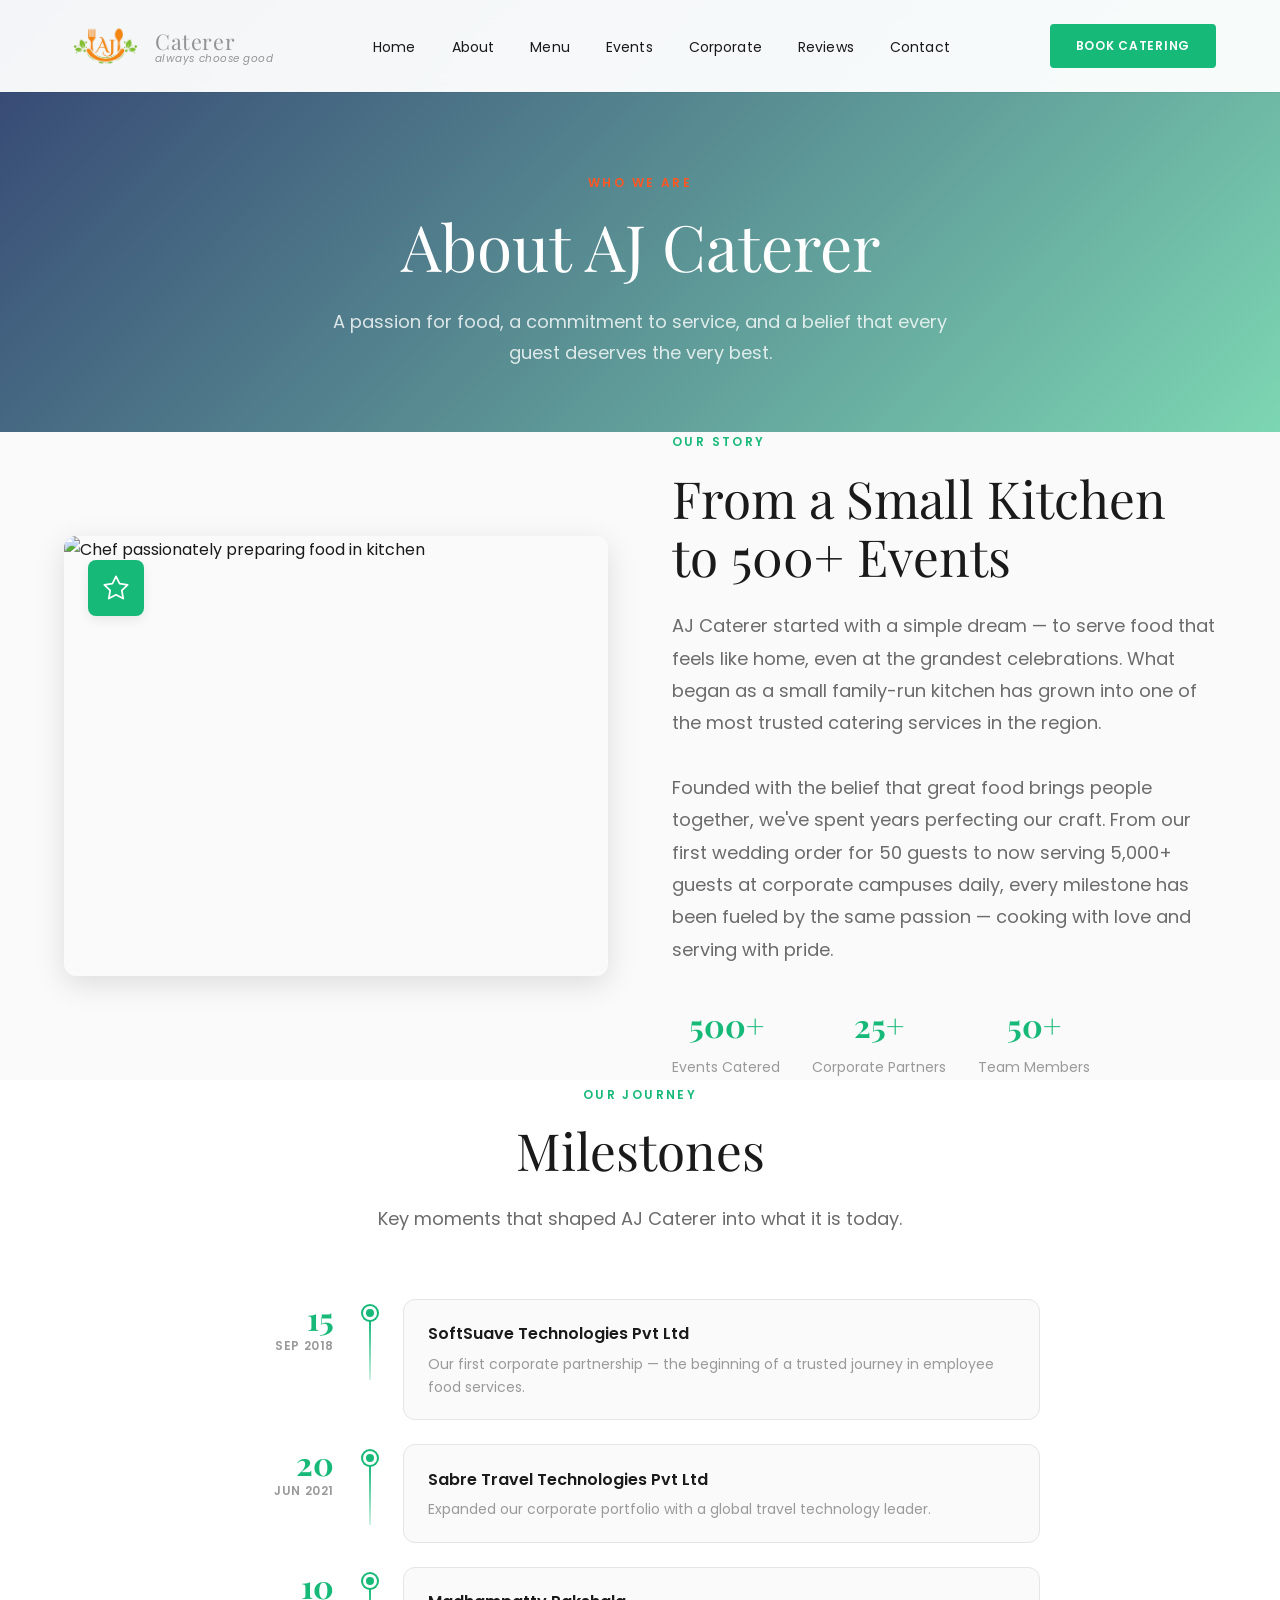
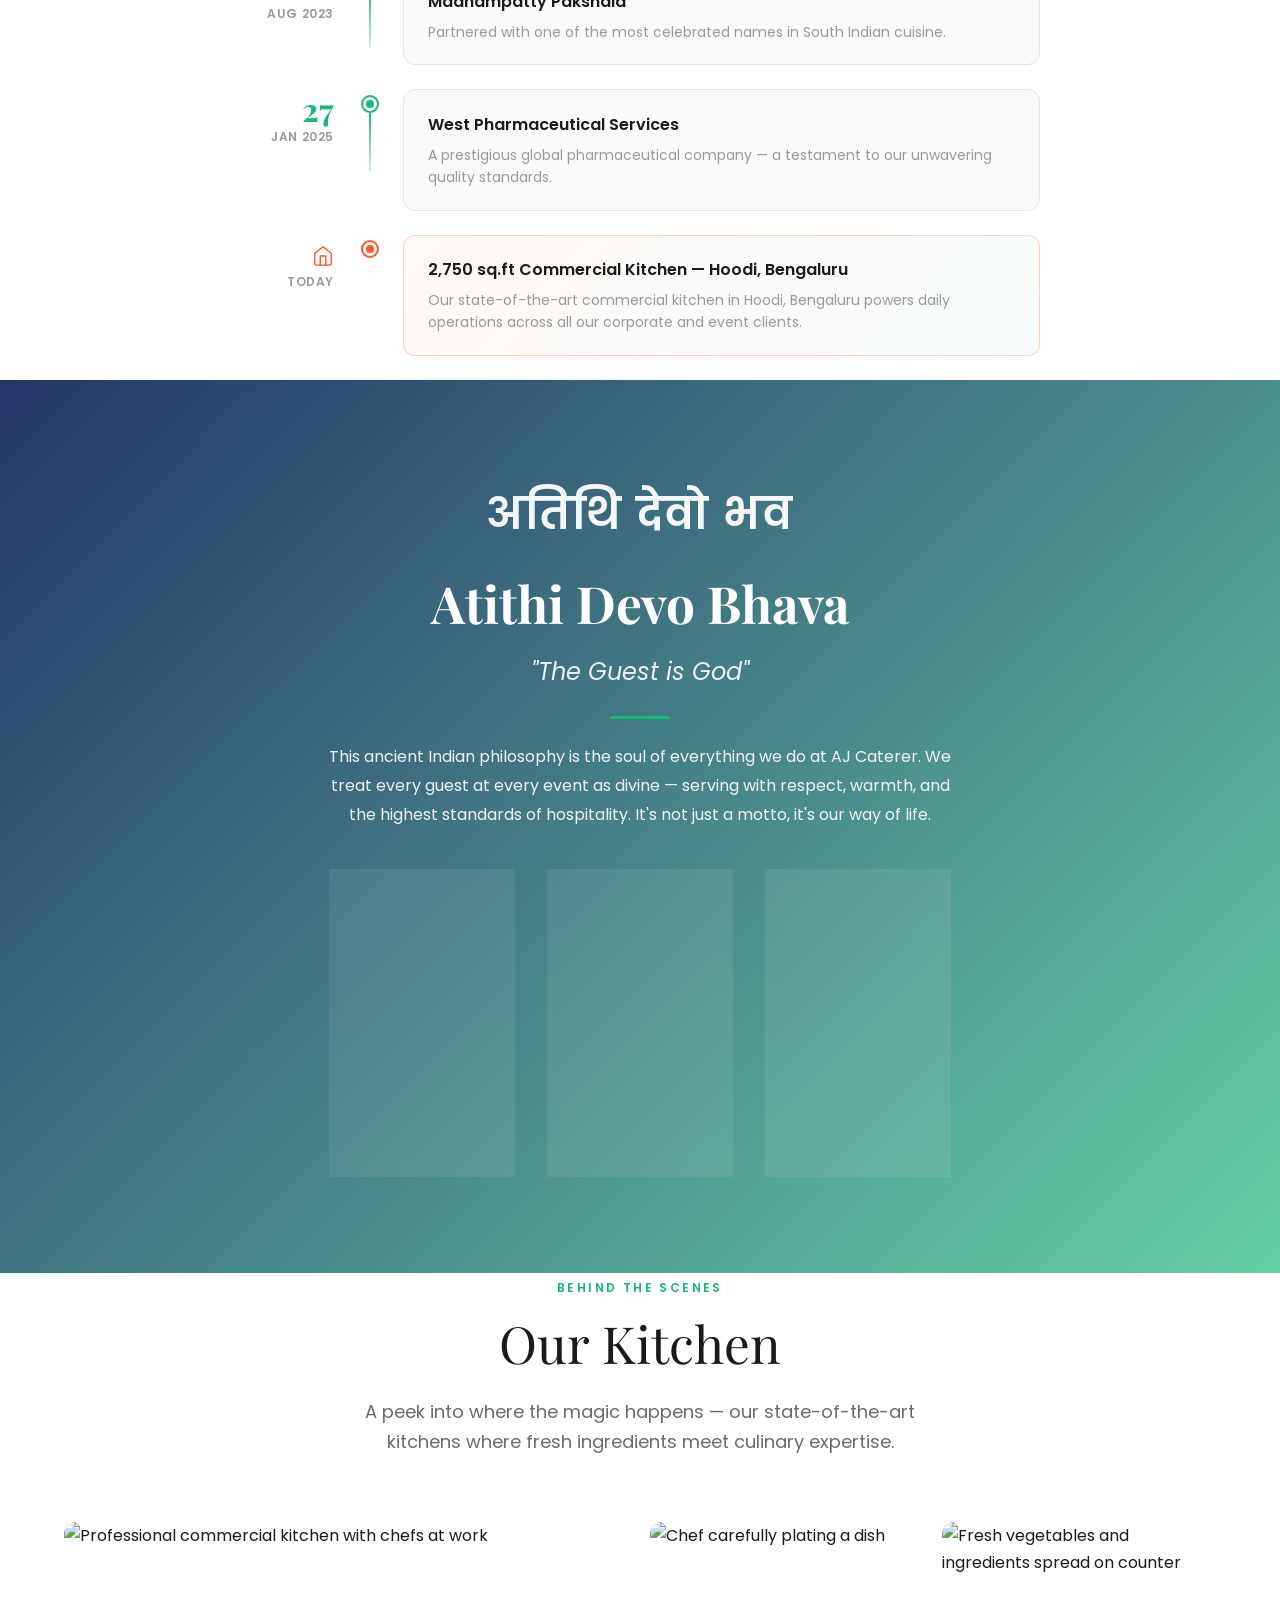
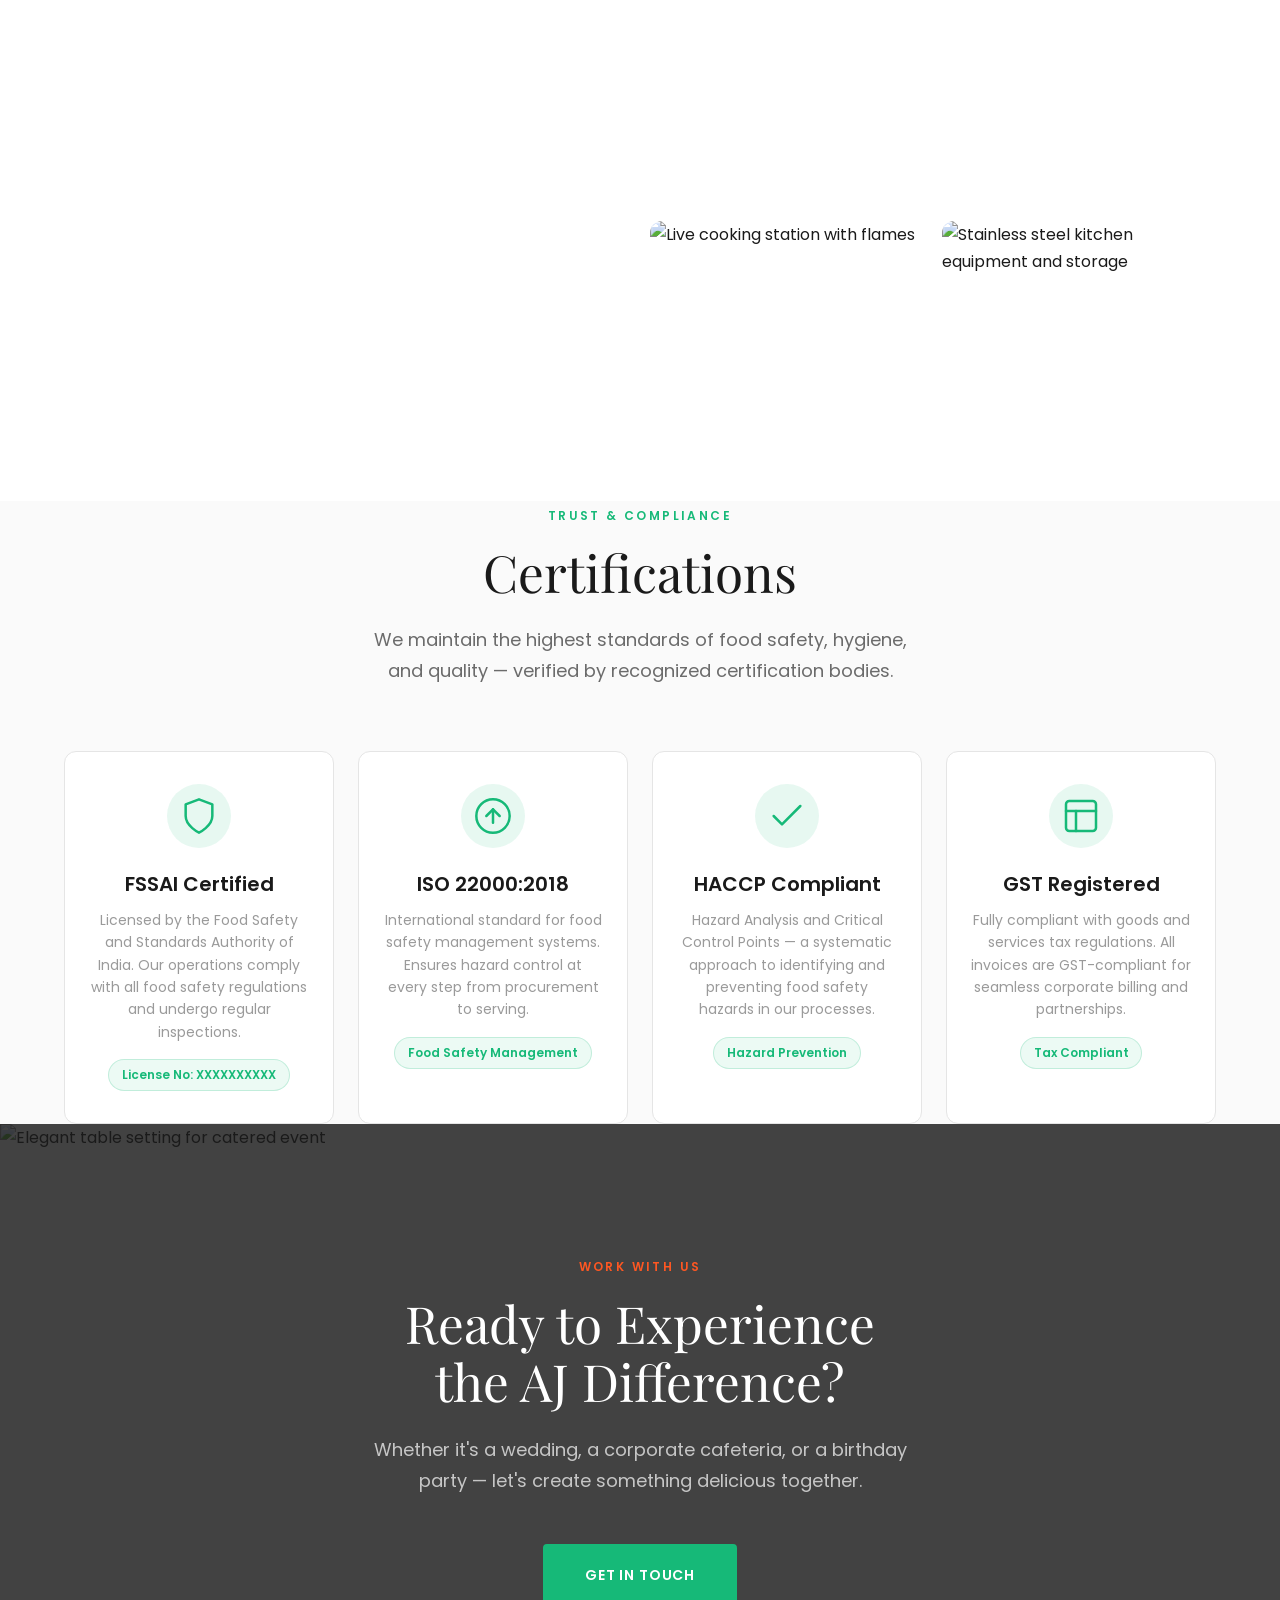
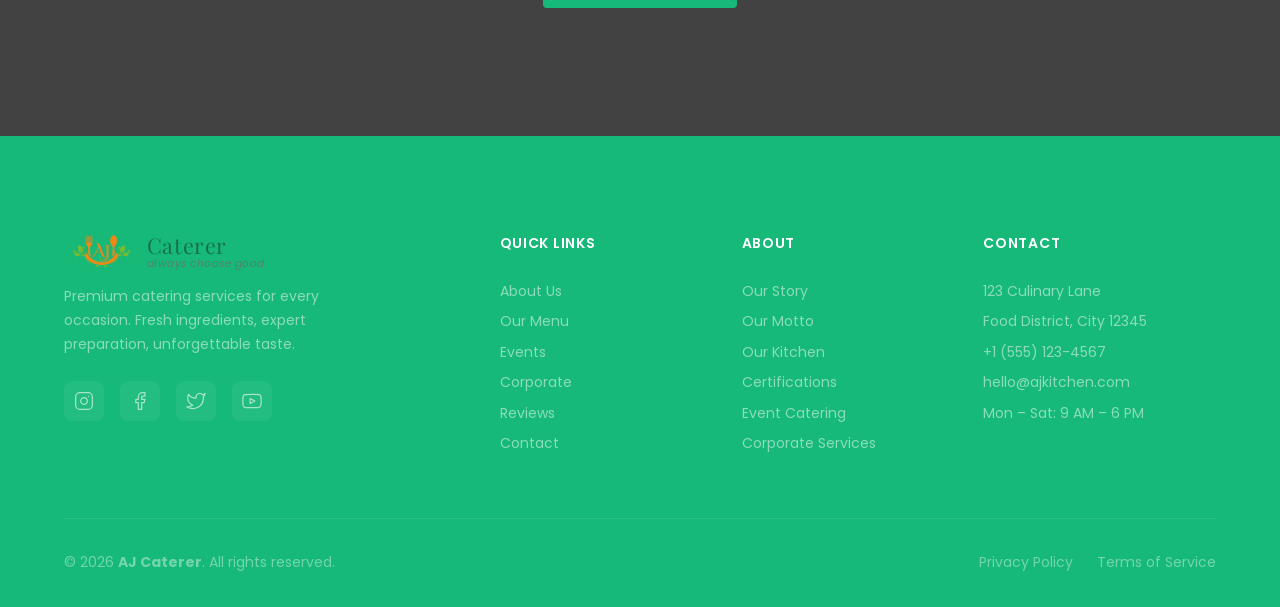
==== about.html @ 5ed24c78 "Added about page" ====
<!DOCTYPE html>
<html lang="en">
<head>
  <meta charset="UTF-8">
  <meta name="viewport" content="width=device-width, initial-scale=1.0">
  <meta name="description" content="About AJ Caterer — Our story, our motto 'Atithi Devo Bhava', our kitchen, and our certifications. Learn what drives our passion for exceptional catering.">
  <title>About Us — AJ Caterer | Our Story, Kitchen & Certifications</title>

  <!-- Preconnect for performance -->
  <link rel="preconnect" href="https://fonts.googleapis.com">
  <link rel="preconnect" href="https://fonts.gstatic.com" crossorigin>

  <!-- Typography -->
  <link href="https://fonts.googleapis.com/css2?family=Poppins:wght@300;400;500;600;700&family=Playfair+Display:wght@400;500;600;700&display=swap" rel="stylesheet">

  <link rel="stylesheet" href="css/style.css">
</head>
<body>

  <!-- ════════════════════════════════════════════
       NAVIGATION
  ════════════════════════════════════════════ -->
  <header class="site-header" id="site-header" role="banner">
    <div class="container header-inner">
      <a href="index.html" class="logo" aria-label="AJ Caterer Home">
        <img src="files/images/logo/aj_catering_logo-preview.png" alt="AJ Caterer Logo" class="logo-image">
        <div class="logo-content">
          <span class="logo-text"><span class="logo-accent">Caterer</span></span>
          <span class="logo-tagline">Always choose good</span>
        </div>
      </a>

      <nav class="main-nav" id="main-nav" role="navigation" aria-label="Main navigation">
        <ul class="nav-list">
          <li><a href="index.html" class="nav-link">Home</a></li>
          <li><a href="about.html" class="nav-link active">About</a></li>
          <li><a href="index.html#menu" class="nav-link">Menu</a></li>
          <li><a href="events.html" class="nav-link">Events</a></li>
          <li><a href="corporate.html" class="nav-link">Corporate</a></li>
          <li><a href="index.html#testimonials" class="nav-link">Reviews</a></li>
          <li><a href="index.html#contact" class="nav-link">Contact</a></li>
        </ul>
      </nav>

      <a href="index.html#contact" class="btn btn-primary header-cta">Book Catering</a>

      <button class="menu-toggle" id="menu-toggle" aria-label="Toggle navigation menu" aria-expanded="false" aria-controls="main-nav">
        <span class="hamburger-line"></span>
        <span class="hamburger-line"></span>
        <span class="hamburger-line"></span>
      </button>
    </div>
  </header>

  <main>
    <!-- ════════════════════════════════════════════
         PAGE HERO
    ════════════════════════════════════════════ -->
    <section class="page-hero page-hero--about">
      <div class="page-hero-overlay"></div>
      <div class="container page-hero-content">
        <span class="section-label section-label--light">Who We Are</span>
        <h1 class="page-hero-title">About AJ Caterer</h1>
        <p class="page-hero-subtitle">A passion for food, a commitment to service, and a belief that every guest deserves the very best.</p>
      </div>
    </section>


    <!-- ════════════════════════════════════════════
         1. OUR STORY
    ════════════════════════════════════════════ -->
    <section class="about-story" id="story">
      <div class="container">
        <div class="event-detail-grid reveal">
          <div class="event-detail-media">
            <img src="https://images.unsplash.com/photo-1556910103-1c02745aae4d?w=800&q=80&auto=format&fit=crop"
                 alt="Chef passionately preparing food in kitchen"
                 loading="lazy"
                 class="event-detail-img">
            <div class="event-badge">
              <svg width="28" height="28" viewBox="0 0 24 24" fill="none" stroke="currentColor" stroke-width="1.5" stroke-linecap="round" stroke-linejoin="round">
                <path d="M12 2l3.09 6.26L22 9.27l-5 4.87 1.18 6.88L12 17.77l-6.18 3.25L7 14.14 2 9.27l6.91-1.01L12 2z"/>
              </svg>
            </div>
          </div>
          <div class="event-detail-content">
            <span class="section-label">Our Story</span>
            <h2 class="section-title">From a Small Kitchen to 500+ Events</h2>
            <p class="section-text">AJ Caterer started with a simple dream — to serve food that feels like home, even at the grandest celebrations. What began as a small family-run kitchen has grown into one of the most trusted catering services in the region.</p>
            <p class="section-text">Founded with the belief that great food brings people together, we've spent years perfecting our craft. From our first wedding order for 50 guests to now serving 5,000+ guests at corporate campuses daily, every milestone has been fueled by the same passion — cooking with love and serving with pride.</p>
            <div class="about-story-highlights">
              <div class="story-highlight">
                <span class="story-highlight-number">500+</span>
                <span class="story-highlight-label">Events Catered</span>
              </div>
              <div class="story-highlight">
                <span class="story-highlight-number">25+</span>
                <span class="story-highlight-label">Corporate Partners</span>
              </div>
              <div class="story-highlight">
                <span class="story-highlight-number">50+</span>
                <span class="story-highlight-label">Team Members</span>
              </div>
            </div>
          </div>
        </div>
      </div>
    </section>


    <!-- ════════════════════════════════════════════
         MILESTONES
    ════════════════════════════════════════════ -->
    <section class="about-milestones" id="milestones">
      <div class="container">
        <div class="section-header reveal">
          <span class="section-label">Our Journey</span>
          <h2 class="section-title">Milestones</h2>
          <p class="section-subtitle">Key moments that shaped AJ Caterer into what it is today.</p>
        </div>

        <div class="milestones-timeline reveal">
          <div class="milestone-item">
            <div class="milestone-date">
              <span class="milestone-day">15</span>
              <span class="milestone-month">Sep 2018</span>
            </div>
            <div class="milestone-connector">
              <span class="milestone-dot"></span>
              <span class="milestone-line"></span>
            </div>
            <div class="milestone-content">
              <h3>SoftSuave Technologies Pvt Ltd</h3>
              <p>Our first corporate partnership — the beginning of a trusted journey in employee food services.</p>
            </div>
          </div>

          <div class="milestone-item">
            <div class="milestone-date">
              <span class="milestone-day">20</span>
              <span class="milestone-month">Jun 2021</span>
            </div>
            <div class="milestone-connector">
              <span class="milestone-dot"></span>
              <span class="milestone-line"></span>
            </div>
            <div class="milestone-content">
              <h3>Sabre Travel Technologies Pvt Ltd</h3>
              <p>Expanded our corporate portfolio with a global travel technology leader.</p>
            </div>
          </div>

          <div class="milestone-item">
            <div class="milestone-date">
              <span class="milestone-day">10</span>
              <span class="milestone-month">Aug 2023</span>
            </div>
            <div class="milestone-connector">
              <span class="milestone-dot"></span>
              <span class="milestone-line"></span>
            </div>
            <div class="milestone-content">
              <h3>Madhampatty Pakshala</h3>
              <p>Partnered with one of the most celebrated names in South Indian cuisine.</p>
            </div>
          </div>

          <div class="milestone-item">
            <div class="milestone-date">
              <span class="milestone-day">27</span>
              <span class="milestone-month">Jan 2025</span>
            </div>
            <div class="milestone-connector">
              <span class="milestone-dot"></span>
              <span class="milestone-line"></span>
            </div>
            <div class="milestone-content">
              <h3>West Pharmaceutical Services</h3>
              <p>A prestigious global pharmaceutical company — a testament to our unwavering quality standards.</p>
            </div>
          </div>

          <div class="milestone-item milestone-item--highlight">
            <div class="milestone-date">
              <span class="milestone-day"><svg width="22" height="22" viewBox="0 0 24 24" fill="none" stroke="currentColor" stroke-width="1.5" stroke-linecap="round" stroke-linejoin="round"><path d="M3 9l9-7 9 7v11a2 2 0 01-2 2H5a2 2 0 01-2-2z"/><polyline points="9 22 9 12 15 12 15 22"/></svg></span>
              <span class="milestone-month">Today</span>
            </div>
            <div class="milestone-connector">
              <span class="milestone-dot"></span>
            </div>
            <div class="milestone-content">
              <h3>2,750 sq.ft Commercial Kitchen — Hoodi, Bengaluru</h3>
              <p>Our state-of-the-art commercial kitchen in Hoodi, Bengaluru powers daily operations across all our corporate and event clients.</p>
            </div>
          </div>
        </div>
      </div>
    </section>


    <!-- ════════════════════════════════════════════
         2. OUR MOTTO — ATITHI DEVO BHAVA
    ════════════════════════════════════════════ -->
    <section class="about-motto" id="motto">
      <div class="about-motto-overlay"></div>
      <div class="container about-motto-content reveal">
        <div class="motto-sanskrit">
          <span class="motto-devanagari">अतिथि देवो भव</span>
        </div>
        <h2 class="motto-title">Atithi Devo Bhava</h2>
        <p class="motto-translate">"The Guest is God"</p>
        <div class="motto-divider"></div>
        <p class="motto-description">This ancient Indian philosophy is the soul of everything we do at AJ Caterer. We treat every guest at every event as divine — serving with respect, warmth, and the highest standards of hospitality. It's not just a motto, it's our way of life.</p>
        <div class="motto-pillars">
          <div class="motto-pillar">
            <div class="motto-pillar-icon">
              <svg width="28" height="28" viewBox="0 0 24 24" fill="none" stroke="currentColor" stroke-width="1.5" stroke-linecap="round" stroke-linejoin="round">
                <path d="M20.84 4.61a5.5 5.5 0 00-7.78 0L12 5.67l-1.06-1.06a5.5 5.5 0 00-7.78 7.78l1.06 1.06L12 21.23l7.78-7.78 1.06-1.06a5.5 5.5 0 000-7.78z"/>
              </svg>
            </div>
            <h4>Serve with Love</h4>
            <p>Every dish is prepared with genuine care and presented with warmth.</p>
          </div>
          <div class="motto-pillar">
            <div class="motto-pillar-icon">
              <svg width="28" height="28" viewBox="0 0 24 24" fill="none" stroke="currentColor" stroke-width="1.5" stroke-linecap="round" stroke-linejoin="round">
                <path d="M12 2l3.09 6.26L22 9.27l-5 4.87 1.18 6.88L12 17.77l-6.18 3.25L7 14.14 2 9.27l6.91-1.01L12 2z"/>
              </svg>
            </div>
            <h4>Quality First</h4>
            <p>No compromises on ingredients, hygiene, or taste — ever.</p>
          </div>
          <div class="motto-pillar">
            <div class="motto-pillar-icon">
              <svg width="28" height="28" viewBox="0 0 24 24" fill="none" stroke="currentColor" stroke-width="1.5" stroke-linecap="round" stroke-linejoin="round">
                <path d="M17 21v-2a4 4 0 00-4-4H5a4 4 0 00-4 4v2"/>
                <circle cx="9" cy="7" r="4"/>
                <path d="M23 21v-2a4 4 0 00-3-3.87"/>
                <path d="M16 3.13a4 4 0 010 7.75"/>
              </svg>
            </div>
            <h4>Respect Every Guest</h4>
            <p>From a 10-person dinner to a 5,000-guest wedding — everyone matters equally.</p>
          </div>
        </div>
      </div>
    </section>


    <!-- ════════════════════════════════════════════
         3. OUR KITCHEN
    ════════════════════════════════════════════ -->
    <section class="about-kitchen" id="kitchen">
      <div class="container">
        <div class="section-header reveal">
          <span class="section-label">Behind the Scenes</span>
          <h2 class="section-title">Our Kitchen</h2>
          <p class="section-subtitle">A peek into where the magic happens — our state-of-the-art kitchens where fresh ingredients meet culinary expertise.</p>
        </div>

        <div class="kitchen-gallery reveal">
          <div class="kitchen-gallery-item kitchen-gallery-item--large">
            <img src="https://images.unsplash.com/photo-1556909114-f6e7ad7d3136?w=800&q=80&auto=format&fit=crop"
                 alt="Professional commercial kitchen with chefs at work"
                 loading="lazy">
            <div class="kitchen-gallery-caption">
              <h4>Main Production Kitchen</h4>
              <p>Our FSSAI-certified central kitchen where large-scale meal preparation happens daily.</p>
            </div>
          </div>

          <div class="kitchen-gallery-item">
            <img src="https://images.unsplash.com/photo-1577219491135-ce391730fb2c?w=600&q=80&auto=format&fit=crop"
                 alt="Chef carefully plating a dish"
                 loading="lazy">
            <div class="kitchen-gallery-caption">
              <h4>Precision Plating</h4>
              <p>Every dish is plated with care and attention to detail.</p>
            </div>
          </div>

          <div class="kitchen-gallery-item">
            <img src="https://images.unsplash.com/photo-1507048331197-7d4ac70811cf?w=600&q=80&auto=format&fit=crop"
                 alt="Fresh vegetables and ingredients spread on counter"
                 loading="lazy">
            <div class="kitchen-gallery-caption">
              <h4>Farm-Fresh Ingredients</h4>
              <p>Locally sourced produce arrives fresh every morning.</p>
            </div>
          </div>

          <div class="kitchen-gallery-item">
            <img src="https://images.unsplash.com/photo-1600565193348-f74bd3c7ccdf?w=600&q=80&auto=format&fit=crop"
                 alt="Live cooking station with flames"
                 loading="lazy">
            <div class="kitchen-gallery-caption">
              <h4>Live Cooking Stations</h4>
              <p>Our signature live counters bring theatre to your event.</p>
            </div>
          </div>

          <div class="kitchen-gallery-item">
            <img src="https://images.unsplash.com/photo-1581299894007-aaa50297cf16?w=600&q=80&auto=format&fit=crop"
                 alt="Stainless steel kitchen equipment and storage"
                 loading="lazy">
            <div class="kitchen-gallery-caption">
              <h4>Hygienic Storage</h4>
              <p>Temperature-controlled storage ensures peak freshness and safety.</p>
            </div>
          </div>
        </div>
      </div>
    </section>


    <!-- ════════════════════════════════════════════
         4. CERTIFICATIONS & COMPLIANCE
    ════════════════════════════════════════════ -->
    <section class="about-certifications" id="certifications">
      <div class="container">
        <div class="section-header reveal">
          <span class="section-label">Trust & Compliance</span>
          <h2 class="section-title">Certifications</h2>
          <p class="section-subtitle">We maintain the highest standards of food safety, hygiene, and quality — verified by recognized certification bodies.</p>
        </div>

        <div class="certifications-grid reveal">
          <div class="certification-card">
            <div class="certification-icon">
              <svg width="40" height="40" viewBox="0 0 24 24" fill="none" stroke="currentColor" stroke-width="1.5" stroke-linecap="round" stroke-linejoin="round">
                <path d="M12 22s8-4 8-10V5l-8-3-8 3v7c0 6 8 10 8 10z"/>
              </svg>
            </div>
            <h3>FSSAI Certified</h3>
            <p>Licensed by the Food Safety and Standards Authority of India. Our operations comply with all food safety regulations and undergo regular inspections.</p>
            <span class="certification-badge">License No: XXXXXXXXXX</span>
          </div>

          <div class="certification-card">
            <div class="certification-icon">
              <svg width="40" height="40" viewBox="0 0 24 24" fill="none" stroke="currentColor" stroke-width="1.5" stroke-linecap="round" stroke-linejoin="round">
                <circle cx="12" cy="12" r="10"/>
                <polyline points="16 12 12 8 8 12"/>
                <line x1="12" y1="16" x2="12" y2="8"/>
              </svg>
            </div>
            <h3>ISO 22000:2018</h3>
            <p>International standard for food safety management systems. Ensures hazard control at every step from procurement to serving.</p>
            <span class="certification-badge">Food Safety Management</span>
          </div>

          <div class="certification-card">
            <div class="certification-icon">
              <svg width="40" height="40" viewBox="0 0 24 24" fill="none" stroke="currentColor" stroke-width="1.5" stroke-linecap="round" stroke-linejoin="round">
                <polyline points="20 6 9 17 4 12"/>
              </svg>
            </div>
            <h3>HACCP Compliant</h3>
            <p>Hazard Analysis and Critical Control Points — a systematic approach to identifying and preventing food safety hazards in our processes.</p>
            <span class="certification-badge">Hazard Prevention</span>
          </div>

          <div class="certification-card">
            <div class="certification-icon">
              <svg width="40" height="40" viewBox="0 0 24 24" fill="none" stroke="currentColor" stroke-width="1.5" stroke-linecap="round" stroke-linejoin="round">
                <rect x="3" y="3" width="18" height="18" rx="2" ry="2"/>
                <line x1="3" y1="9" x2="21" y2="9"/>
                <line x1="9" y1="21" x2="9" y2="9"/>
              </svg>
            </div>
            <h3>GST Registered</h3>
            <p>Fully compliant with goods and services tax regulations. All invoices are GST-compliant for seamless corporate billing and partnerships.</p>
            <span class="certification-badge">Tax Compliant</span>
          </div>
        </div>
      </div>
    </section>


    <!-- ════════════════════════════════════════════
         CTA
    ════════════════════════════════════════════ -->
    <section class="cta">
      <div class="cta-bg">
        <img src="https://images.unsplash.com/photo-1414235077428-338989a2e8c0?w=1920&q=80&auto=format&fit=crop"
             alt="Elegant table setting for catered event"
             loading="lazy">
        <div class="cta-overlay"></div>
      </div>
      <div class="container cta-content reveal">
        <span class="section-label section-label--light">Work With Us</span>
        <h2 class="cta-title">Ready to Experience<br>the AJ Difference?</h2>
        <p class="cta-text">Whether it's a wedding, a corporate cafeteria, or a birthday party — let's create something delicious together.</p>
        <a href="index.html#contact" class="btn btn-primary btn-lg">Get in Touch</a>
      </div>
    </section>
  </main>


  <!-- ════════════════════════════════════════════
       FOOTER
  ════════════════════════════════════════════ -->
  <footer class="site-footer" role="contentinfo">
    <div class="container">
      <div class="footer-grid">
        <div class="footer-brand">
          <a href="index.html" class="logo footer-logo" aria-label="AJ Caterer Home">
            <img src="files/images/logo/aj_catering_logo-preview.png" alt="AJ Caterer Logo" class="footer-logo-image">
            <div class="logo-content">
              <span class="logo-text"><span class="logo-accent">Caterer</span></span>
              <span class="logo-tagline">Always choose good</span>
            </div>
          </a>
          <p class="footer-tagline">Premium catering services for every occasion. Fresh ingredients, expert preparation, unforgettable taste.</p>
          <div class="footer-social">
            <a href="#" aria-label="Instagram" class="social-link">
              <svg width="20" height="20" viewBox="0 0 24 24" fill="none" stroke="currentColor" stroke-width="1.5" stroke-linecap="round" stroke-linejoin="round">
                <rect x="2" y="2" width="20" height="20" rx="5"/>
                <path d="M16 11.37A4 4 0 1112.63 8 4 4 0 0116 11.37z"/>
                <line x1="17.5" y1="6.5" x2="17.51" y2="6.5"/>
              </svg>
            </a>
            <a href="#" aria-label="Facebook" class="social-link">
              <svg width="20" height="20" viewBox="0 0 24 24" fill="none" stroke="currentColor" stroke-width="1.5" stroke-linecap="round" stroke-linejoin="round">
                <path d="M18 2h-3a5 5 0 00-5 5v3H7v4h3v8h4v-8h3l1-4h-4V7a1 1 0 011-1h3z"/>
              </svg>
            </a>
            <a href="#" aria-label="Twitter" class="social-link">
              <svg width="20" height="20" viewBox="0 0 24 24" fill="none" stroke="currentColor" stroke-width="1.5" stroke-linecap="round" stroke-linejoin="round">
                <path d="M23 3a10.9 10.9 0 01-3.14 1.53 4.48 4.48 0 00-7.86 3v1A10.66 10.66 0 013 4s-4 9 5 13a11.64 11.64 0 01-7 2c9 5 20 0 20-11.5a4.5 4.5 0 00-.08-.83A7.72 7.72 0 0023 3z"/>
              </svg>
            </a>
            <a href="#" aria-label="YouTube" class="social-link">
              <svg width="20" height="20" viewBox="0 0 24 24" fill="none" stroke="currentColor" stroke-width="1.5" stroke-linecap="round" stroke-linejoin="round">
                <path d="M22.54 6.42a2.78 2.78 0 00-1.94-2C18.88 4 12 4 12 4s-6.88 0-8.6.46a2.78 2.78 0 00-1.94 2A29.94 29.94 0 001 12a29.94 29.94 0 00.46 5.58 2.78 2.78 0 001.94 2C5.12 20 12 20 12 20s6.88 0 8.6-.46a2.78 2.78 0 001.94-2A29.94 29.94 0 0023 12a29.94 29.94 0 00-.46-5.58z"/>
                <polygon points="9.75 15.02 15.5 12 9.75 8.98 9.75 15.02"/>
              </svg>
            </a>
          </div>
        </div>

        <div class="footer-links">
          <h4>Quick Links</h4>
          <ul>
            <li><a href="about.html">About Us</a></li>
            <li><a href="index.html#menu">Our Menu</a></li>
            <li><a href="events.html">Events</a></li>
            <li><a href="corporate.html">Corporate</a></li>
            <li><a href="index.html#testimonials">Reviews</a></li>
            <li><a href="index.html#contact">Contact</a></li>
          </ul>
        </div>

        <div class="footer-links">
          <h4>About</h4>
          <ul>
            <li><a href="about.html#story">Our Story</a></li>
            <li><a href="about.html#motto">Our Motto</a></li>
            <li><a href="about.html#kitchen">Our Kitchen</a></li>
            <li><a href="about.html#certifications">Certifications</a></li>
            <li><a href="events.html">Event Catering</a></li>
            <li><a href="corporate.html">Corporate Services</a></li>
          </ul>
        </div>

        <div class="footer-links">
          <h4>Contact</h4>
          <ul>
            <li>123 Culinary Lane</li>
            <li>Food District, City 12345</li>
            <li><a href="tel:+15551234567">+1 (555) 123-4567</a></li>
            <li><a href="mailto:hello@ajkitchen.com">hello@ajkitchen.com</a></li>
            <li>Mon – Sat: 9 AM – 6 PM</li>
          </ul>
        </div>
      </div>

      <div class="footer-bottom">
        <p>&copy; 2026 <strong>AJ Caterer</strong>. All rights reserved.</p>
        <div class="footer-legal">
          <a href="#">Privacy Policy</a>
          <a href="#">Terms of Service</a>
        </div>
      </div>
    </div>
  </footer>

  <!-- Back to Top Button -->
  <button class="back-to-top" id="back-to-top" aria-label="Back to top">
    <svg width="20" height="20" viewBox="0 0 24 24" fill="none" stroke="currentColor" stroke-width="2.5" stroke-linecap="round" stroke-linejoin="round">
      <polyline points="18 15 12 9 6 15"/>
    </svg>
  </button>

  <script src="js/main.js"></script>
</body>
</html>
---- css/style.css ----
/* ═══════════════════════════════════════════════════════════════
   AJ KITCHEN — Design System & Styles
   Premium Catering Service Website
   ═══════════════════════════════════════════════════════════════ */

/* ─── DESIGN TOKENS ─────────────────────────────────────────── */
:root {
  /* Colors — Fresh & Vibrant Food Theme */
  --color-primary:       #16B978;       /* Fresh Green (Main Brand Color) */
  --color-primary-dark:  #12A06B;       /* Deep Green (Hover State) */
  --color-primary-light: #4CD69A;       /* Light Green (Accents) */
  --color-secondary:     #fe5722;       /* Vibrant Orange (Secondary Brand) */
  --color-secondary-dark:#e34e1f;       /* Deep Orange (Hover State) */
  --color-secondary-light:#ff7849;      /* Light Orange (Accents) */
  --color-accent:        #081B54;       /* Deep Navy Blue (Text Only) */
  --color-accent-light:  #0D2844;       /* Dark Blue Gray (Text Only) */

  --color-bg:            #FAFAFA;       /* Light Gray White */
  --color-bg-alt:        #F5F7FA;       /* Subtle Blue-Gray */
  --color-surface:       #FFFFFF;       /* Pure White */
  --color-surface-dark:  #16B978;       /* Fresh Green (matches primary) */

  --color-text:          #1A1A1A;       /* Primary text */
  --color-text-secondary:#6B6B6B;       /* Muted text */
  --color-text-light:    #FFFFFF;       /* Light text */
  --color-text-muted:    #9A9A9A;       /* Subtle text */

  --color-border:        #E5E5E5;       /* Neutral border */
  --color-border-light:  #F0F0F0;       /* Lighter border */

  /* Typography */
  --font-heading:  'Playfair Display', 'Georgia', serif;
  --font-body:     'Poppins', -apple-system, BlinkMacSystemFont, 'Segoe UI', sans-serif;

  /* Type Scale — Fluid with clamp */
  --text-xs:    0.75rem;                /* 12px */
  --text-sm:    0.875rem;               /* 14px */
  --text-base:  1rem;                   /* 16px */
  --text-md:    1.125rem;               /* 18px */
  --text-lg:    1.25rem;                /* 20px */
  --text-xl:    clamp(1.25rem, 2vw, 1.5rem);
  --text-2xl:   clamp(1.5rem, 2.5vw, 2rem);
  --text-3xl:   clamp(1.875rem, 3vw, 2.5rem);
  --text-4xl:   clamp(2.25rem, 4vw, 3.5rem);
  --text-5xl:   clamp(2.75rem, 5vw, 4.5rem);

  /* Spacing */
  --space-xs:   4px;
  --space-sm:   8px;
  --space-md:   16px;
  --space-lg:   24px;
  --space-xl:   32px;
  --space-2xl:  48px;
  --space-3xl:  64px;
  --space-4xl:  96px;
  --space-5xl:  128px;

  /* Layout */
  --container-max:  1280px;
  --container-pad:  clamp(20px, 5vw, 80px);
  --section-pad:    clamp(64px, 10vw, 128px);

  /* Radius */
  --radius-sm:   4px;
  --radius-md:   8px;
  --radius-lg:   12px;
  --radius-xl:   16px;
  --radius-full: 9999px;

  /* Shadows */
  --shadow-sm:   0 1px 3px rgba(0,0,0,0.06);
  --shadow-md:   0 4px 12px rgba(0,0,0,0.08);
  --shadow-lg:   0 8px 30px rgba(0,0,0,0.12);
  --shadow-xl:   0 20px 50px rgba(0,0,0,0.15);

  /* Transitions */
  --ease-out:    cubic-bezier(0.16, 1, 0.3, 1);
  --ease-in-out: cubic-bezier(0.76, 0, 0.24, 1);
  --duration-fast:  200ms;
  --duration-base:  400ms;
  --duration-slow:  700ms;

  /* Z-index scale */
  --z-header: 1000;
  --z-overlay: 900;
  --z-dropdown: 800;
}


/* ─── RESET & BASE ──────────────────────────────────────────── */
*,
*::before,
*::after {
  margin: 0;
  padding: 0;
  box-sizing: border-box;
}

html {
  scroll-behavior: smooth;
  scroll-padding-top: 80px;
  -webkit-font-smoothing: antialiased;
  -moz-osx-font-smoothing: grayscale;
}

body {
  font-family: var(--font-body);
  font-size: var(--text-base);
  line-height: 1.7;
  color: var(--color-text);
  background-color: var(--color-bg);
  overflow-x: hidden;
}

img {
  display: block;
  max-width: 100%;
  height: auto;
}

a {
  color: inherit;
  text-decoration: none;
  transition: color var(--duration-fast) ease;
}

ul, ol {
  list-style: none;
}

::selection {
  background: var(--color-primary);
  color: var(--color-surface);
}

:focus-visible {
  outline: 2px solid var(--color-primary);
  outline-offset: 3px;
}


/* ─── UTILITY ───────────────────────────────────────────────── */
.container {
  width: 100%;
  max-width: var(--container-max);
  margin-inline: auto;
  padding-inline: var(--container-pad);
}

.section-label {
  display: inline-block;
  font-family: var(--font-body);
  font-size: var(--text-xs);
  font-weight: 600;
  letter-spacing: 0.2em;
  text-transform: uppercase;
  color: var(--color-primary);
  margin-bottom: var(--space-md);
}

.section-label--light {
  color: var(--color-secondary);
}

.section-title {
  font-family: var(--font-heading);
  font-size: var(--text-4xl);
  font-weight: 400;
  line-height: 1.15;
  color: var(--color-text);
  margin-bottom: var(--space-lg);
}

.section-subtitle {
  font-size: var(--text-md);
  color: var(--color-text-secondary);
  max-width: 560px;
  margin-inline: auto;
}

.section-header {
  text-align: center;
  margin-bottom: var(--space-3xl);
}

.section-text {
  font-size: var(--text-md);
  color: var(--color-text-secondary);
  line-height: 1.8;
  margin-bottom: var(--space-xl);
}


/* ─── BUTTONS ───────────────────────────────────────────────── */
.btn {
  display: inline-flex;
  align-items: center;
  justify-content: center;
  gap: var(--space-sm);
  font-family: var(--font-body);
  font-size: var(--text-sm);
  font-weight: 600;
  letter-spacing: 0.06em;
  text-transform: uppercase;
  padding: 14px 32px;
  border: 2px solid transparent;
  border-radius: var(--radius-sm);
  cursor: pointer;
  transition: all var(--duration-base) var(--ease-out);
  white-space: nowrap;
}

.btn-primary {
  background: var(--color-primary);
  color: var(--color-surface);
  border-color: var(--color-primary);
}

.btn-primary:hover {
  background: var(--color-primary-dark);
  border-color: var(--color-primary-dark);
  transform: translateY(-2px);
  box-shadow: var(--shadow-md);
}

.btn-outline {
  background: transparent;
  color: var(--color-secondary);
  border-color: var(--color-secondary);
}

.btn-outline:hover {
  background: var(--color-secondary);
  color: var(--color-surface);
  border-color: var(--color-secondary);
  transform: translateY(-2px);
}

.btn-lg {
  padding: 18px 40px;
  font-size: var(--text-sm);
}

.btn-block {
  width: 100%;
}


/* ─── HEADER / NAVIGATION ───────────────────────────────────── */
.site-header {
  position: fixed;
  top: 0;
  left: 0;
  right: 0;
  z-index: var(--z-header);
  padding: var(--space-lg) 0;
  background: rgba(255, 255, 255, 0.95);
  backdrop-filter: blur(12px);
  -webkit-backdrop-filter: blur(12px);
  box-shadow: 0 1px 0 rgba(0, 0, 0, 0.05);
  transition: all var(--duration-base) var(--ease-out);
}

.site-header.scrolled {
  background: var(--color-primary);
  padding: var(--space-md) 0;
  box-shadow: 0 2px 8px rgba(0, 0, 0, 0.1);
}

.header-inner {
  display: flex;
  align-items: center;
  justify-content: space-between;
  gap: var(--space-xl);
}

/* Logo */
.logo {
  display: flex;
  align-items: center;
  gap: var(--space-sm);
  z-index: calc(var(--z-header) + 1);
}

.logo-image {
  height: 40px;
  width: auto;
  display: block;
  transition: opacity var(--duration-base) var(--ease-out);
}

.logo-content {
  display: flex;
  flex-direction: column;
  gap: 2px;
}

.logo-icon {
  color: var(--color-primary);
  transition: color var(--duration-base) var(--ease-out);
}

.site-header.scrolled .logo-icon {
  color: var(--color-surface);
}

.logo-text {
  font-family: var(--font-heading);
  font-size: var(--text-xl);
  font-weight: 700;
  color: var(--color-text);
  letter-spacing: 0.02em;
  transition: color var(--duration-base) var(--ease-out);
  line-height: 1;
}

.site-header.scrolled .logo-text {
  color: var(--color-surface);
}

.logo-accent {
  font-weight: 300;
  opacity: 0.45;
  font-size: 0.9em;
  letter-spacing: 0.03em;
}

.logo-tagline {
  font-family: var(--font-body);
  font-size: 0.65rem;
  font-weight: 400;
  color: var(--color-text-secondary);
  letter-spacing: 0.05em;
  text-transform: lowercase;
  font-style: italic;
  opacity: 0.7;
  transition: color var(--duration-base) var(--ease-out);
  line-height: 1;
}

.site-header.scrolled .logo-tagline {
  color: rgba(255, 255, 255, 0.65);
}

/* Nav */
.main-nav {
  flex: 1;
  display: flex;
  justify-content: center;
}

.nav-list {
  display: flex;
  align-items: center;
  gap: var(--space-xs);
}

.nav-link {
  font-size: var(--text-sm);
  font-weight: 400;
  color: var(--color-text);
  padding: var(--space-sm) var(--space-md);
  border-radius: var(--radius-sm);
  transition: all var(--duration-fast) ease;
  letter-spacing: 0.01em;
}

.nav-link:hover,
.nav-link.active {
  color: var(--color-primary);
}

.nav-link.active {
  background: var(--color-bg-alt);
}

.site-header.scrolled .nav-link {
  color: rgba(255, 255, 255, 0.85);
}

.site-header.scrolled .nav-link:hover,
.site-header.scrolled .nav-link.active {
  color: var(--color-surface);
}

.site-header.scrolled .nav-link.active {
  background: rgba(255, 255, 255, 0.15);
}

/* Header CTA */
.header-cta {
  padding: 10px 24px;
  font-size: var(--text-xs);
}

/* Hamburger */
.menu-toggle {
  display: none;
  flex-direction: column;
  justify-content: center;
  gap: 5px;
  width: 28px;
  height: 28px;
  background: none;
  border: none;
  cursor: pointer;
  z-index: calc(var(--z-header) + 1);
  padding: 0;
}

.hamburger-line {
  display: block;
  width: 100%;
  height: 2px;
  background: var(--color-text);
  border-radius: 2px;
  transition: all var(--duration-base) var(--ease-out);
  transform-origin: center;
}

.site-header.scrolled .hamburger-line {
  background: var(--color-surface);
}

.menu-toggle.active .hamburger-line:nth-child(1) {
  transform: translateY(7px) rotate(45deg);
}

.menu-toggle.active .hamburger-line:nth-child(2) {
  opacity: 0;
  transform: scaleX(0);
}

.menu-toggle.active .hamburger-line:nth-child(3) {
  transform: translateY(-7px) rotate(-45deg);
}


/* ─── HERO ──────────────────────────────────────────────────── */
.hero {
  width: 100%;
  min-height: 100vh;
  display: flex;
  flex-wrap: wrap;
  align-items: center;
  gap: 2rem;
  padding: var(--space-5xl) 10%;
  background: url('https://i.postimg.cc/pX41q1RD/Background-1-2x.png') no-repeat center;
  background-size: cover;
}

.hero-text {
  flex: 1 1 17rem;
  opacity: 1;
  transform: none;
}

.hero-text .hero-tagline {
  font-size: var(--text-base);
  font-weight: 600;
  text-transform: uppercase;
  color: var(--color-primary);
  display: block;
  margin-bottom: var(--space-sm);
}

.hero-text .hero-title {
  font-family: var(--font-heading);
  font-size: var(--text-5xl);
  font-weight: 600;
  line-height: 1.15;
  color: var(--color-primary);
  margin-bottom: var(--space-lg);
}

.hero-text .hero-subtitle {
  font-size: var(--text-base);
  color: var(--color-text);
  line-height: 1.7;
  margin-bottom: var(--space-2xl);
}

.hero-img {
  flex: 1 1 17rem;
  display: flex;
  align-items: center;
  justify-content: center;
  opacity: 1;
  transform: none;
}

.hero-img img {
  width: 100%;
  max-width: 600px;
  height: auto;
  object-fit: contain;
  filter: drop-shadow(0 20px 40px rgba(0, 0, 0, 0.15));
}


/* ─── ABOUT / BRAND INTRO ───────────────────────────────────── */
.about {
  padding: var(--section-pad) 0;
  background: var(--color-bg);
}

.split-layout {
  display: grid;
  grid-template-columns: 1fr 1fr;
  gap: var(--space-3xl);
  align-items: center;
}

.split-media {
  position: relative;
}

.about-img {
  width: 100%;
  height: 560px;
  object-fit: cover;
  border-radius: var(--radius-lg);
}

.about-accent-box {
  position: absolute;
  bottom: -24px;
  right: -24px;
  background: var(--color-secondary);
  color: var(--color-surface);
  padding: var(--space-xl) var(--space-2xl);
  border-radius: var(--radius-md);
  text-align: center;
  box-shadow: var(--shadow-lg);
}

.accent-number {
  display: block;
  font-family: var(--font-heading);
  font-size: var(--text-3xl);
  font-weight: 600;
  line-height: 1;
}

.accent-label {
  font-size: var(--text-xs);
  font-weight: 500;
  letter-spacing: 0.05em;
  text-transform: uppercase;
  line-height: 1.4;
}

.split-content .section-title {
  text-align: left;
}

.about-features {
  display: flex;
  flex-direction: column;
  gap: var(--space-xl);
  margin-top: var(--space-xl);
}

.about-feature {
  display: flex;
  gap: var(--space-md);
  align-items: flex-start;
}

.feature-icon {
  flex-shrink: 0;
  width: 52px;
  height: 52px;
  display: flex;
  align-items: center;
  justify-content: center;
  background: var(--color-bg-alt);
  border-radius: var(--radius-md);
  color: var(--color-secondary);
  transition: all var(--duration-base) var(--ease-out);
}

.about-feature:hover .feature-icon {
  background: var(--color-primary);
  color: var(--color-surface);
  transform: scale(1.05);
}

.about-feature h4 {
  font-family: var(--font-body);
  font-size: var(--text-base);
  font-weight: 600;
  margin-bottom: var(--space-xs);
  color: var(--color-text);
}

.about-feature p {
  font-size: var(--text-sm);
  color: var(--color-text-secondary);
  line-height: 1.6;
}


/* ─── GALLERY ───────────────────────────────────────────────── */
.gallery {
  padding: var(--section-pad) 0;
  background: var(--color-bg-alt);
}

.gallery-filter {
  display: flex;
  justify-content: center;
  gap: var(--space-sm);
  margin-bottom: var(--space-2xl);
  flex-wrap: wrap;
}

.filter-btn {
  font-family: var(--font-body);
  font-size: var(--text-sm);
  font-weight: 500;
  padding: var(--space-sm) var(--space-lg);
  border: 1px solid var(--color-border);
  border-radius: var(--radius-full);
  background: var(--color-surface);
  color: var(--color-text-secondary);
  cursor: pointer;
  transition: all var(--duration-fast) ease;
}

.filter-btn:hover {
  border-color: var(--color-primary);
  color: var(--color-primary);
}

.filter-btn.active {
  background: var(--color-primary);
  border-color: var(--color-primary);
  color: var(--color-surface);
}

.gallery-grid {
  display: grid;
  grid-template-columns: repeat(3, 1fr);
  grid-auto-rows: 280px;
  gap: var(--space-md);
}

.gallery-card--tall {
  grid-row: span 2;
}

.gallery-card--wide {
  grid-column: span 2;
}

.gallery-card {
  position: relative;
  border-radius: var(--radius-lg);
  overflow: hidden;
  cursor: pointer;
  border: 2px solid transparent;
  transition: border-color var(--duration-base) var(--ease-out);
}

.gallery-card:hover {
  border-color: var(--color-primary-light);
}

.gallery-card-img {
  width: 100%;
  height: 100%;
  position: relative;
}

.gallery-card-img img {
  width: 100%;
  height: 100%;
  object-fit: cover;
  transition: transform var(--duration-slow) var(--ease-out);
}

.gallery-card:hover .gallery-card-img img {
  transform: scale(1.08);
}

.gallery-card-overlay {
  position: absolute;
  inset: 0;
  background: linear-gradient(
    to top,
    rgba(0, 0, 0, 0.7) 0%,
    rgba(0, 0, 0, 0) 60%
  );
  display: flex;
  flex-direction: column;
  justify-content: flex-end;
  padding: var(--space-xl);
  opacity: 0;
  transition: opacity var(--duration-base) var(--ease-out);
}

.gallery-card:hover .gallery-card-overlay {
  opacity: 1;
}

.gallery-card-category {
  font-size: var(--text-xs);
  font-weight: 600;
  letter-spacing: 0.15em;
  text-transform: uppercase;
  color: var(--color-accent);
  margin-bottom: var(--space-xs);
}

.gallery-card-title {
  font-family: var(--font-heading);
  font-size: var(--text-2xl);
  font-weight: 400;
  color: var(--color-text-light);
  margin-bottom: var(--space-xs);
}

.gallery-card-overlay p {
  font-size: var(--text-sm);
  color: rgba(255, 255, 255, 0.75);
}


/* ─── SERVICES ──────────────────────────────────────────────── */
.services {
  padding: var(--section-pad) 0;
  background: var(--color-bg);
}

.services-grid {
  display: grid;
  grid-template-columns: repeat(2, 1fr);
  gap: var(--space-xl);
  max-width: 900px;
  margin-inline: auto;
}

.service-card {
  background: var(--color-surface);
  padding: var(--space-2xl) var(--space-xl);
  border-radius: var(--radius-lg);
  border: 1px solid var(--color-border-light);
  text-align: center;
  transition: all var(--duration-base) var(--ease-out);
  display: flex;
  flex-direction: column;
  align-items: center;
}

.service-card:hover {
  transform: translateY(-8px);
  box-shadow: var(--shadow-lg);
  border-color: var(--color-secondary-light);
}

.service-icon {
  display: inline-flex;
  align-items: center;
  justify-content: center;
  width: 64px;
  height: 64px;
  background: var(--color-bg-alt);
  border-radius: var(--radius-md);
  color: var(--color-secondary);
  margin-bottom: var(--space-lg);
  transition: all var(--duration-base) var(--ease-out);
}

.service-icon--events {
  color: var(--color-primary);
}

.service-card:hover .service-icon {
  background: var(--color-secondary);
  color: var(--color-surface);
  transform: scale(1.1);
}

.service-card:hover .service-icon--events {
  background: var(--color-primary);
  color: var(--color-surface);
}

.service-card h3 {
  font-family: var(--font-heading);
  font-size: var(--text-2xl);
  font-weight: 500;
  color: var(--color-text);
  margin-bottom: var(--space-sm);
}

.service-card > p {
  font-size: var(--text-sm);
  color: var(--color-text-secondary);
  line-height: 1.7;
  margin-bottom: var(--space-md);
}

.service-card-list {
  text-align: left;
  width: 100%;
  display: flex;
  flex-direction: column;
  gap: var(--space-sm);
  margin-bottom: var(--space-xl);
  padding-inline: var(--space-md);
}

.service-card-list li {
  font-size: var(--text-sm);
  color: var(--color-text-secondary);
  line-height: 1.6;
  padding-left: var(--space-lg);
  position: relative;
}

.service-card-list li::before {
  content: '';
  position: absolute;
  left: 0;
  top: 8px;
  width: 8px;
  height: 8px;
  border-radius: 50%;
  background: var(--color-primary);
}

.service-card .btn-sm {
  margin-top: auto;
  padding: 10px 24px;
  font-size: var(--text-xs);
}


/* ─── PROCESS ───────────────────────────────────────────────── */
.process {
  padding: var(--section-pad) 0;
  background: linear-gradient(135deg, #f8f9fa 0%, #e9ecef 100%);
  position: relative;
  overflow: hidden;
}

.process::before {
  content: '';
  position: absolute;
  top: 0;
  right: 0;
  width: 400px;
  height: 400px;
  background: radial-gradient(circle, rgba(22, 185, 120, 0.08) 0%, transparent 70%);
  border-radius: 50%;
  pointer-events: none;
}

.process::after {
  content: '';
  position: absolute;
  bottom: -100px;
  left: -100px;
  width: 300px;
  height: 300px;
  background: radial-gradient(circle, rgba(254, 87, 34, 0.08) 0%, transparent 70%);
  border-radius: 50%;
  pointer-events: none;
}

.process .section-label {
  color: var(--color-primary);
}

.process .section-title {
  color: var(--color-text);
}

.process .section-subtitle {
  color: var(--color-text-secondary);
}

.process-timeline {
  display: grid;
  grid-template-columns: repeat(5, 1fr);
  gap: var(--space-xl);
  position: relative;
  margin-top: var(--space-3xl);
}

/* Connecting line with gradient */
.process-timeline::before {
  content: '';
  position: absolute;
  top: 48px;
  left: 10%;
  right: 10%;
  height: 3px;
  background: linear-gradient(
    to right,
    var(--color-primary) 0%,
    var(--color-secondary) 50%,
    var(--color-primary) 100%
  );
  opacity: 0.2;
  border-radius: 3px;
}

.process-step {
  text-align: center;
  position: relative;
  background: var(--color-surface);
  padding: var(--space-2xl) var(--space-lg);
  border-radius: var(--radius-lg);
  box-shadow: 0 4px 12px rgba(0, 0, 0, 0.06);
  transition: all var(--duration-base) var(--ease-out);
  border: 2px solid transparent;
}

.process-step:hover {
  transform: translateY(-8px);
  box-shadow: 0 12px 24px rgba(0, 0, 0, 0.12);
  border-color: var(--color-primary-light);
}

/* Alternate orange border for variety */
.process-step:nth-child(even):hover {
  border-color: var(--color-secondary-light);
}

.step-number {
  font-family: var(--font-heading);
  font-size: var(--text-4xl);
  font-weight: 600;
  background: linear-gradient(135deg, var(--color-primary) 0%, var(--color-primary-dark) 100%);
  -webkit-background-clip: text;
  -webkit-text-fill-color: transparent;
  background-clip: text;
  margin-bottom: var(--space-md);
  position: relative;
  display: inline-block;
  z-index: 1;
}

/* Alternate orange gradient for even steps */
.process-step:nth-child(even) .step-number {
  background: linear-gradient(135deg, var(--color-secondary) 0%, var(--color-secondary-dark) 100%);
  -webkit-background-clip: text;
  -webkit-text-fill-color: transparent;
  background-clip: text;
}

.step-number::before {
  content: '';
  position: absolute;
  top: 50%;
  left: 50%;
  transform: translate(-50%, -50%);
  width: 80px;
  height: 80px;
  background: linear-gradient(135deg, rgba(22, 185, 120, 0.08) 0%, rgba(22, 185, 120, 0.02) 100%);
  border-radius: 50%;
  z-index: -1;
}

.process-step:nth-child(even) .step-number::before {
  background: linear-gradient(135deg, rgba(254, 87, 34, 0.08) 0%, rgba(254, 87, 34, 0.02) 100%);
}

.step-number::after {
  content: '';
  position: absolute;
  bottom: -20px;
  left: 50%;
  transform: translateX(-50%);
  width: 12px;
  height: 12px;
  background: var(--color-primary);
  border-radius: 50%;
  box-shadow: 0 0 0 4px var(--color-surface), 0 0 0 6px rgba(22, 185, 120, 0.2);
  z-index: 2;
}

.process-step:nth-child(even) .step-number::after {
  background: var(--color-secondary);
  box-shadow: 0 0 0 4px var(--color-surface), 0 0 0 6px rgba(254, 87, 34, 0.2);
}

.step-content h3 {
  font-family: var(--font-heading);
  font-size: var(--text-lg);
  font-weight: 600;
  margin-bottom: var(--space-sm);
  color: var(--color-text);
  margin-top: var(--space-lg);
}

.step-content p {
  font-size: var(--text-sm);
  color: var(--color-text-secondary);
  line-height: 1.6;
}


/* ─── TESTIMONIALS ──────────────────────────────────────────── */
.testimonials {
  padding: var(--section-pad) 0;
  background: var(--color-bg);
}

.testimonials-grid {
  display: grid;
  grid-template-columns: repeat(3, 1fr);
  gap: var(--space-lg);
}

.testimonial-card {
  background: var(--color-surface);
  padding: var(--space-2xl);
  border-radius: var(--radius-lg);
  border: 1px solid var(--color-border-light);
  transition: all var(--duration-base) var(--ease-out);
  position: relative;
}

.testimonial-card:hover {
  transform: translateY(-4px);
  box-shadow: var(--shadow-md);
  border-color: var(--color-primary-light);
}

.testimonial-quote {
  color: var(--color-accent);
  margin-bottom: var(--space-md);
}

.testimonial-stars {
  display: flex;
  gap: 2px;
  color: var(--color-secondary);
  margin-bottom: var(--space-md);
}

.testimonial-text {
  font-size: var(--text-base);
  color: var(--color-text-secondary);
  line-height: 1.8;
  font-style: italic;
  border: none;
  padding: 0;
  margin-bottom: var(--space-xl);
}

.testimonial-author {
  display: flex;
  align-items: center;
  gap: var(--space-md);
}

.author-avatar {
  width: 48px;
  height: 48px;
  border-radius: 50%;
  object-fit: cover;
  border: 2px solid var(--color-border);
}

.author-name {
  display: block;
  font-size: var(--text-sm);
  font-weight: 600;
  color: var(--color-text);
}

.author-title {
  font-size: var(--text-xs);
  color: var(--color-text-muted);
}


/* ─── CTA ───────────────────────────────────────────────────── */
.cta {
  position: relative;
  padding: var(--section-pad) 0;
  overflow: hidden;
}

.cta-bg {
  position: absolute;
  inset: 0;
}

.cta-bg img {
  width: 100%;
  height: 100%;
  object-fit: cover;
}

.cta-overlay {
  position: absolute;
  inset: 0;
  background: rgba(26, 26, 26, 0.82);
}

.cta-content {
  position: relative;
  text-align: center;
  z-index: 1;
}

.cta-title {
  font-family: var(--font-heading);
  font-size: var(--text-4xl);
  font-weight: 300;
  color: var(--color-text-light);
  margin-bottom: var(--space-lg);
  line-height: 1.15;
}

.cta-text {
  font-size: var(--text-md);
  color: rgba(255, 255, 255, 0.7);
  max-width: 560px;
  margin-inline: auto;
  margin-bottom: var(--space-2xl);
  line-height: 1.7;
}


/* ─── CONTACT ───────────────────────────────────────────────── */
.contact {
  padding: var(--section-pad) 0;
  background: var(--color-bg-alt);
}

.contact-grid {
  display: grid;
  grid-template-columns: 1fr 1fr;
  gap: var(--space-3xl);
  align-items: start;
}

.contact-info h3 {
  font-family: var(--font-heading);
  font-size: var(--text-2xl);
  font-weight: 500;
  color: var(--color-text);
  margin-bottom: var(--space-md);
}

.contact-info > p {
  font-size: var(--text-base);
  color: var(--color-text-secondary);
  line-height: 1.7;
  margin-bottom: var(--space-2xl);
}

.contact-details {
  display: flex;
  flex-direction: column;
  gap: var(--space-lg);
}

.contact-item {
  display: flex;
  gap: var(--space-md);
  align-items: flex-start;
}

.contact-item-icon {
  flex-shrink: 0;
  width: 44px;
  height: 44px;
  display: flex;
  align-items: center;
  justify-content: center;
  background: var(--color-surface);
  border-radius: var(--radius-md);
  color: var(--color-secondary);
}

.contact-item strong {
  display: block;
  font-size: var(--text-sm);
  font-weight: 600;
  color: var(--color-text);
  margin-bottom: 2px;
}

.contact-item span {
  font-size: var(--text-sm);
  color: var(--color-text-secondary);
  line-height: 1.5;
}

.contact-item a {
  color: var(--color-secondary);
  transition: color var(--duration-fast) ease;
}

.contact-item a:hover {
  color: var(--color-primary);
}

/* Form */
.contact-form-wrapper {
  background: var(--color-surface);
  padding: var(--space-2xl);
  border-radius: var(--radius-lg);
  border: 1px solid var(--color-border-light);
  box-shadow: var(--shadow-sm);
}

.contact-form {
  display: flex;
  flex-direction: column;
  gap: var(--space-md);
}

.form-row {
  display: grid;
  grid-template-columns: 1fr 1fr;
  gap: var(--space-md);
}

.form-group {
  display: flex;
  flex-direction: column;
}

.form-label {
  font-size: var(--text-sm);
  font-weight: 500;
  color: var(--color-text);
  margin-bottom: var(--space-sm);
}

.form-input {
  font-family: var(--font-body);
  font-size: var(--text-base);
  padding: 14px var(--space-md);
  border: 1px solid var(--color-border);
  border-radius: var(--radius-md);
  background: var(--color-bg);
  color: var(--color-text);
  transition: all var(--duration-fast) ease;
  appearance: none;
  -webkit-appearance: none;
}

.form-input:focus {
  outline: none;
  border-color: var(--color-primary);
  box-shadow: 0 0 0 3px rgba(22, 185, 120, 0.15);
}

.form-input::placeholder {
  color: var(--color-text-muted);
}

.form-select {
  background-image: url("data:image/svg+xml,%3Csvg xmlns='http://www.w3.org/2000/svg' width='12' height='12' viewBox='0 0 12 12'%3E%3Cpath fill='%236B6B6B' d='M6 8L1 3h10z'/%3E%3C/svg%3E");
  background-repeat: no-repeat;
  background-position: right 16px center;
  padding-right: 40px;
}

.form-textarea {
  resize: vertical;
  min-height: 100px;
}

.contact-form .btn {
  margin-top: var(--space-sm);
}


/* ─── FOOTER ────────────────────────────────────────────────── */
.site-footer {
  background: var(--color-surface-dark);
  color: var(--color-text-light);
  padding: var(--space-4xl) 0 0;
}

.footer-grid {
  display: grid;
  grid-template-columns: 2fr 1fr 1fr 1.2fr;
  gap: var(--space-2xl);
  padding-bottom: var(--space-3xl);
  border-bottom: 1px solid rgba(255, 255, 255, 0.08);
}

.footer-logo .logo-icon {
  color: var(--color-primary);
}

.footer-logo-image {
  height: 36px;
  width: auto;
  display: block;
}

.footer-tagline {
  font-size: var(--text-sm);
  color: rgba(255, 255, 255, 0.5);
  line-height: 1.7;
  margin-top: var(--space-md);
  margin-bottom: var(--space-lg);
  max-width: 300px;
}

.footer-social {
  display: flex;
  gap: var(--space-md);
}

.social-link {
  display: flex;
  align-items: center;
  justify-content: center;
  width: 40px;
  height: 40px;
  border-radius: var(--radius-md);
  background: rgba(255, 255, 255, 0.05);
  color: rgba(255, 255, 255, 0.6);
  transition: all var(--duration-fast) ease;
}

.social-link:hover {
  background: var(--color-primary);
  color: var(--color-surface);
  transform: translateY(-2px);
}

.footer-links h4 {
  font-family: var(--font-body);
  font-size: var(--text-sm);
  font-weight: 600;
  letter-spacing: 0.05em;
  text-transform: uppercase;
  color: var(--color-text-light);
  margin-bottom: var(--space-lg);
}

.footer-links ul {
  display: flex;
  flex-direction: column;
  gap: var(--space-sm);
}

.footer-links li,
.footer-links a {
  font-size: var(--text-sm);
  color: rgba(255, 255, 255, 0.5);
  line-height: 1.6;
  transition: color var(--duration-fast) ease;
}

.footer-links a:hover {
  color: var(--color-primary);
}

.footer-bottom {
  display: flex;
  align-items: center;
  justify-content: space-between;
  padding: var(--space-xl) 0;
}

.footer-bottom p {
  font-size: var(--text-sm);
  color: rgba(255, 255, 255, 0.4);
}

.footer-legal {
  display: flex;
  gap: var(--space-lg);
}

.footer-legal a {
  font-size: var(--text-sm);
  color: rgba(255, 255, 255, 0.4);
  transition: color var(--duration-fast) ease;
}

.footer-legal a:hover {
  color: var(--color-primary);
}


/* ─── BACK TO TOP BUTTON ────────────────────────────────────── */
.back-to-top {
  position: fixed;
  bottom: 32px;
  right: 32px;
  width: 48px;
  height: 48px;
  background: var(--color-primary);
  color: #fff;
  border: none;
  border-radius: 50%;
  cursor: pointer;
  display: flex;
  align-items: center;
  justify-content: center;
  box-shadow: 0 4px 16px rgba(22, 185, 120, 0.35);
  opacity: 0;
  visibility: hidden;
  transform: translateY(16px);
  transition: opacity 0.3s ease, visibility 0.3s ease, transform 0.3s ease, background 0.3s ease;
  z-index: 999;
}

.back-to-top.visible {
  opacity: 1;
  visibility: visible;
  transform: translateY(0);
}

.back-to-top:hover {
  background: var(--color-primary-dark);
  transform: translateY(-3px);
  box-shadow: 0 6px 20px rgba(22, 185, 120, 0.45);
}


/* ─── SCROLL REVEAL ANIMATIONS ──────────────────────────────── */
/* Progressive enhancement: Content visible by default, animated when JS adds .visible */
.reveal {
  opacity: 1;
  transform: none;
}

/* Only apply animation if JavaScript is working (when .js-enabled is added to html) */
html.js-enabled .reveal {
  opacity: 0;
  transform: translateY(30px);
  transition: opacity var(--duration-slow) var(--ease-out),
              transform var(--duration-slow) var(--ease-out);
}

/* Hero should always be visible immediately */
.hero .hero-text,
.hero .hero-img {
  opacity: 1 !important;
  transform: none !important;
}

html.js-enabled .reveal.visible,
.reveal.visible {
  opacity: 1;
  transform: translateY(0);
}

/* Stagger children */
.reveal.visible .service-card,
.reveal.visible .testimonial-card,
.reveal.visible .process-step,
.reveal.visible .gallery-card {
  opacity: 0;
  transform: translateY(20px);
  animation: fadeInUp var(--duration-slow) var(--ease-out) forwards;
}

.reveal.visible .service-card:nth-child(1),
.reveal.visible .testimonial-card:nth-child(1),
.reveal.visible .process-step:nth-child(1),
.reveal.visible .gallery-card:nth-child(1) { animation-delay: 0ms; }

.reveal.visible .service-card:nth-child(2),
.reveal.visible .testimonial-card:nth-child(2),
.reveal.visible .process-step:nth-child(2),
.reveal.visible .gallery-card:nth-child(2) { animation-delay: 100ms; }

.reveal.visible .service-card:nth-child(3),
.reveal.visible .testimonial-card:nth-child(3),
.reveal.visible .process-step:nth-child(3),
.reveal.visible .gallery-card:nth-child(3) { animation-delay: 200ms; }

.reveal.visible .service-card:nth-child(4),
.reveal.visible .process-step:nth-child(4),
.reveal.visible .gallery-card:nth-child(4) { animation-delay: 300ms; }

.reveal.visible .process-step:nth-child(5),
.reveal.visible .gallery-card:nth-child(5) { animation-delay: 400ms; }

.reveal.visible .gallery-card:nth-child(6) { animation-delay: 500ms; }

@keyframes fadeInUp {
  from {
    opacity: 0;
    transform: translateY(20px);
  }
  to {
    opacity: 1;
    transform: translateY(0);
  }
}


/* ─── RESPONSIVE — TABLET ───────────────────────────────────── */
@media (max-width: 1024px) {
  /* Hero */
  .hero {
    padding: var(--space-4xl) 6%;
  }

  .hero-text .hero-title {
    font-size: clamp(3rem, 6vw, 4rem);
  }

  .services-grid {
    grid-template-columns: repeat(2, 1fr);
    max-width: none;
  }

  .process-timeline {
    grid-template-columns: repeat(3, 1fr);
    gap: var(--space-lg);
  }

  .process-timeline::before {
    left: 16.66%;
    right: 16.66%;
  }

  .process-step {
    padding: var(--space-xl) var(--space-md);
  }

  .step-number {
    font-size: var(--text-3xl);
  }

  .testimonials-grid {
    grid-template-columns: repeat(2, 1fr);
  }

  .testimonials-grid .testimonial-card:nth-child(3) {
    grid-column: span 2;
    max-width: 600px;
    margin-inline: auto;
  }

  .gallery-grid {
    grid-template-columns: repeat(2, 1fr);
    grid-auto-rows: 240px;
  }

  .gallery-card--wide {
    grid-column: span 2;
  }

  .footer-grid {
    grid-template-columns: 1fr 1fr;
    gap: var(--space-2xl);
  }

  .split-layout {
    gap: var(--space-2xl);
  }

  .about-img {
    height: 420px;
  }
}


/* ─── RESPONSIVE — MOBILE ───────────────────────────────────── */
@media (max-width: 900px) {
  .process-timeline {
    grid-template-columns: repeat(2, 1fr);
    gap: var(--space-2xl);
  }

  .process-timeline::before {
    left: 25%;
    right: 25%;
  }

  .process-step:nth-child(5) {
    grid-column: 1 / -1;
    max-width: 420px;
    margin-inline: auto;
  }
}

@media (max-width: 768px) {
  /* Prevent horizontal overflow */
  html, body {
    overflow-x: hidden;
  }

  /* Nav */
  .main-nav {
    position: fixed;
    inset: 0;
    background: #1a1a1a;
    flex-direction: column;
    align-items: center;
    justify-content: center;
    opacity: 0;
    visibility: hidden;
    transition: all var(--duration-base) var(--ease-out);
    z-index: calc(var(--z-header) + 10);
  }

  .main-nav.open {
    opacity: 1;
    visibility: visible;
  }

  .nav-list {
    flex-direction: column;
    gap: var(--space-md);
    background: #222;
    padding: var(--space-2xl) var(--space-3xl);
    border-radius: var(--radius-lg);
  }

  .nav-link {
    font-size: var(--text-2xl);
    font-family: var(--font-heading);
    font-weight: 400;
    padding: var(--space-md) var(--space-lg);
    color: #ffffff;
    display: block;
    text-align: center;
    border-radius: var(--radius-md);
  }

  .nav-link:hover,
  .nav-link.active {
    color: #ffffff;
    background: var(--color-primary);
  }

  .header-cta {
    display: none;
  }

  .menu-toggle {
    display: flex;
  }

  /* Logo mobile */
  .logo-image {
    height: 32px;
  }

  .logo-text {
    font-size: var(--text-base) !important;
  }

  .logo-tagline {
    font-size: 0.55rem;
  }

  /* Hero - stack vertically */
  .hero {
    flex-direction: column;
    padding: 120px 5% var(--space-3xl);
    min-height: auto;
    text-align: center;
    gap: var(--space-xl);
  }

  .hero-text {
    flex: none;
    width: 100%;
  }

  .hero-text .hero-title {
    font-size: clamp(2rem, 7vw, 3rem);
  }

  .hero-text .hero-subtitle {
    font-size: var(--text-sm);
    margin-inline: auto;
    max-width: 500px;
  }

  .hero-text .btn {
    width: 100%;
    max-width: 320px;
    margin-inline: auto;
  }

  .hero-img {
    flex: none;
    width: 100%;
    margin-top: 0;
  }

  .hero-img img {
    max-width: 350px;
    margin-inline: auto;
  }

  /* About */
  .split-layout {
    grid-template-columns: 1fr;
    gap: var(--space-2xl);
  }

  .about-img {
    height: 280px;
  }

  .about-accent-box {
    bottom: -16px;
    right: 16px;
    left: auto;
    padding: var(--space-md) var(--space-lg);
  }

  .accent-number {
    font-size: var(--text-2xl);
  }

  .split-content .section-title {
    text-align: center;
  }

  .split-content .section-label {
    text-align: center;
    display: block;
  }

  .split-content .section-text {
    text-align: center;
  }

  .about-features {
    align-items: center;
  }

  .about-feature {
    flex-direction: column;
    text-align: center;
    align-items: center;
  }

  /* Gallery */
  .gallery-grid {
    grid-template-columns: 1fr;
    grid-auto-rows: 220px;
  }

  .gallery-card--tall,
  .gallery-card--wide {
    grid-column: span 1;
    grid-row: span 1;
  }

  .gallery-card-overlay {
    opacity: 1;
  }

  .gallery-filter {
    gap: var(--space-xs);
  }

  .filter-btn {
    font-size: var(--text-xs);
    padding: var(--space-xs) var(--space-md);
  }

  /* Services */
  .services-grid {
    grid-template-columns: 1fr;
    max-width: 440px;
    margin-inline: auto;
  }

  /* Process */
  .process-timeline {
    grid-template-columns: 1fr;
    gap: var(--space-xl);
    max-width: 540px;
    margin-inline: auto;
  }

  .process-timeline::before {
    display: none;
  }

  .process-step {
    padding: var(--space-xl);
  }

  .process-step:hover {
    transform: translateY(-4px);
  }

  .process-step:nth-child(5) {
    grid-column: auto;
    max-width: none;
  }

  .step-number {
    font-size: var(--text-3xl);
  }

  .step-number::before {
    width: 64px;
    height: 64px;
  }

  .step-number::after {
    display: none;
  }

  .step-content h3 {
    font-size: var(--text-base);
  }

  /* Testimonials */
  .testimonials-grid {
    grid-template-columns: 1fr;
  }

  .testimonials-grid .testimonial-card:nth-child(3) {
    grid-column: span 1;
    max-width: none;
  }

  /* CTA */
  .cta-title {
    font-size: clamp(1.75rem, 6vw, 2.5rem);
  }

  .cta-text {
    font-size: var(--text-sm);
  }

  /* Contact */
  .contact-grid {
    grid-template-columns: 1fr;
    gap: var(--space-2xl);
  }

  .form-row {
    grid-template-columns: 1fr;
  }

  /* Footer */
  .footer-grid {
    grid-template-columns: 1fr;
    gap: var(--space-2xl);
    text-align: center;
  }

  .footer-brand {
    display: flex;
    flex-direction: column;
    align-items: center;
  }

  .footer-logo {
    justify-content: center;
  }

  .footer-tagline {
    margin-inline: auto;
  }

  .footer-social {
    justify-content: center;
  }

  .footer-bottom {
    flex-direction: column;
    gap: var(--space-md);
    text-align: center;
  }

  .footer-legal {
    justify-content: center;
  }

  /* Section spacing */
  .section-header {
    margin-bottom: var(--space-2xl);
  }

  .section-title {
    font-size: clamp(1.75rem, 6vw, 2.5rem);
  }

  /* Buttons */
  .btn-lg {
    padding: 16px 32px;
    font-size: var(--text-xs);
    width: 100%;
    max-width: 320px;
  }
}


/* ─── RESPONSIVE — SMALL MOBILE ─────────────────────────────── */
@media (max-width: 480px) {
  /* Hero small screen */
  .hero {
    padding: 100px 4% var(--space-2xl);
  }

  .hero-text .hero-title {
    font-size: clamp(1.75rem, 8vw, 2.25rem);
  }

  .hero-text .hero-subtitle {
    font-size: var(--text-sm);
    line-height: 1.6;
  }

  .hero-img img {
    max-width: 280px;
  }

  /* Logo smaller */
  .logo-image {
    height: 28px;
  }

  .logo-text {
    font-size: 0.9rem !important;
  }

  .logo-tagline {
    font-size: 0.5rem;
  }

  /* Section titles */
  .section-title {
    font-size: clamp(1.5rem, 6vw, 2rem);
  }

  .cta-title {
    font-size: clamp(1.5rem, 6vw, 2rem);
  }

  /* About */
  .about-img {
    height: 220px;
  }

  .about-accent-box {
    right: 8px;
    bottom: -12px;
    padding: var(--space-sm) var(--space-md);
  }

  .accent-number {
    font-size: var(--text-xl);
  }

  .accent-label {
    font-size: 0.65rem;
  }

  /* Gallery */
  .gallery-grid {
    grid-auto-rows: 200px;
  }

  .gallery-card-title {
    font-size: var(--text-lg);
  }

  /* Filter buttons - scrollable on small screens */
  .gallery-filter {
    flex-wrap: nowrap;
    overflow-x: auto;
    -webkit-overflow-scrolling: touch;
    scrollbar-width: none;
    padding-bottom: var(--space-xs);
    justify-content: flex-start;
  }

  .gallery-filter::-webkit-scrollbar {
    display: none;
  }

  .filter-btn {
    flex-shrink: 0;
  }

  /* Services */
  .service-card {
    padding: var(--space-xl) var(--space-lg);
  }

  .service-icon {
    width: 52px;
    height: 52px;
  }

  /* Process */
  .process-step {
    padding: var(--space-lg);
  }

  /* Testimonials */
  .testimonial-card {
    padding: var(--space-lg);
  }

  .testimonial-text {
    font-size: var(--text-sm);
  }

  /* Contact form */
  .contact-form-wrapper {
    padding: var(--space-lg);
  }

  .form-input {
    font-size: var(--text-sm);
    padding: 12px var(--space-md);
  }

  /* Footer */
  .footer-logo-image {
    height: 28px;
  }

  .footer-links ul {
    gap: var(--space-xs);
  }

  /* Buttons */
  .btn-lg {
    padding: 14px 24px;
  }

  .btn {
    padding: 12px 24px;
    font-size: var(--text-xs);
  }

  /* Touch targets - minimum 44px */
  .nav-link,
  .social-link,
  .filter-btn {
    min-height: 44px;
    display: flex;
    align-items: center;
    justify-content: center;
  }

  .contact-item {
    gap: var(--space-sm);
  }

  .contact-item-icon {
    width: 40px;
    height: 40px;
  }
}

/* ─── RESPONSIVE — EXTRA SMALL ──────────────────────────────── */
@media (max-width: 360px) {
  .hero {
    padding: 90px 3% var(--space-xl);
  }

  .hero-text .hero-title {
    font-size: 1.6rem;
  }

  .hero-img img {
    max-width: 240px;
  }

  .section-title {
    font-size: 1.4rem;
  }

  .cta-title {
    font-size: 1.4rem;
  }

  .logo-content {
    display: none;
  }

  .logo-image {
    height: 32px;
  }

  .container {
    padding-inline: 16px;
  }

  .about-accent-box {
    display: none;
  }
}


/* ─── PAGE HERO (Sub-pages) ──────────────────────────────────── */
.page-hero {
  position: relative;
  min-height: 420px;
  display: flex;
  align-items: center;
  justify-content: center;
  text-align: center;
  padding: calc(var(--space-5xl) + 40px) var(--container-pad) var(--space-3xl);
  overflow: hidden;
}

.page-hero--events {
  background: url('https://images.unsplash.com/photo-1519225421980-715cb0215aed?w=1920&q=60&auto=format&fit=crop') no-repeat center;
  background-size: cover;
}

.page-hero--corporate {
  background: url('https://images.unsplash.com/photo-1497366216548-37526070297c?w=1920&q=60&auto=format&fit=crop') no-repeat center;
  background-size: cover;
}

.page-hero--about {
  background: url('https://images.unsplash.com/photo-1556910103-1c02745aae4d?w=1920&q=60&auto=format&fit=crop') no-repeat center;
  background-size: cover;
}

.page-hero-overlay {
  position: absolute;
  inset: 0;
  background: linear-gradient(135deg, rgba(8, 27, 84, 0.82) 0%, rgba(22, 185, 120, 0.55) 100%);
}

.page-hero-content {
  position: relative;
  z-index: 1;
}

.page-hero-title {
  font-family: var(--font-heading);
  font-size: var(--text-5xl);
  font-weight: 400;
  color: var(--color-text-light);
  margin-bottom: var(--space-lg);
  line-height: 1.15;
}

.page-hero-subtitle {
  font-size: var(--text-md);
  color: rgba(255, 255, 255, 0.8);
  max-width: 640px;
  margin-inline: auto;
  line-height: 1.7;
}


/* ─── EVENTS INTRO ──────────────────────────────────────────── */
.events-intro {
  padding: var(--section-pad) 0 var(--space-2xl);
  background: var(--color-bg);
}


/* ─── EVENT DETAIL SECTIONS ─────────────────────────────────── */
.event-detail {
  padding: var(--space-3xl) 0;
  background: var(--color-bg);
}

.event-detail--alt {
  background: var(--color-bg-alt);
}

.event-detail-grid {
  display: grid;
  grid-template-columns: 1fr 1fr;
  gap: var(--space-3xl);
  align-items: center;
}

.event-detail-grid--reverse {
  direction: rtl;
}

.event-detail-grid--reverse > * {
  direction: ltr;
}

.event-detail-media {
  position: relative;
}

.event-detail-img {
  width: 100%;
  height: 440px;
  object-fit: cover;
  border-radius: var(--radius-lg);
  box-shadow: var(--shadow-lg);
}

.event-badge {
  position: absolute;
  top: var(--space-lg);
  left: var(--space-lg);
  width: 56px;
  height: 56px;
  display: flex;
  align-items: center;
  justify-content: center;
  background: var(--color-primary);
  color: var(--color-surface);
  border-radius: var(--radius-md);
  box-shadow: var(--shadow-md);
}

.event-badge--secondary {
  background: var(--color-secondary);
}

.event-detail-content .section-title {
  text-align: left;
}

.event-detail-content .section-label {
  text-align: left;
  display: block;
}

.event-highlights {
  display: flex;
  flex-direction: column;
  gap: var(--space-md);
  margin-bottom: var(--space-2xl);
}

.event-highlights li {
  display: flex;
  align-items: flex-start;
  gap: var(--space-md);
}

.highlight-icon {
  flex-shrink: 0;
  width: 28px;
  height: 28px;
  display: flex;
  align-items: center;
  justify-content: center;
  color: var(--color-primary);
}

.event-highlights span {
  font-size: var(--text-sm);
  color: var(--color-text-secondary);
  line-height: 1.6;
}


/* ─── EVENT / CORPORATE STATS ───────────────────────────────── */
.event-stats {
  padding: var(--space-3xl) 0;
  background: linear-gradient(135deg, var(--color-primary) 0%, var(--color-primary-dark) 100%);
}

.event-stats-grid {
  display: grid;
  grid-template-columns: repeat(4, 1fr);
  gap: var(--space-xl);
  text-align: center;
}

.stat-item {
  padding: var(--space-xl);
}

.stat-number {
  display: block;
  font-family: var(--font-heading);
  font-size: var(--text-4xl);
  font-weight: 600;
  color: var(--color-text-light);
  line-height: 1;
  margin-bottom: var(--space-sm);
}

.stat-label {
  font-size: var(--text-sm);
  font-weight: 500;
  color: rgba(255, 255, 255, 0.75);
  text-transform: uppercase;
  letter-spacing: 0.1em;
}


/* ─── CORPORATE PROCESS ─────────────────────────────────────── */
.corporate-process {
  padding: var(--section-pad) 0;
  background: linear-gradient(135deg, #f8f9fa 0%, #e9ecef 100%);
  position: relative;
  overflow: hidden;
}

.corporate-process::before {
  content: '';
  position: absolute;
  top: 0;
  right: 0;
  width: 400px;
  height: 400px;
  background: radial-gradient(circle, rgba(22, 185, 120, 0.08) 0%, transparent 70%);
  border-radius: 50%;
  pointer-events: none;
}


/* ─── CORPORATE TRUST FEATURES ──────────────────────────────── */
.corporate-trust {
  padding: var(--section-pad) 0;
  background: var(--color-bg);
}

.corporate-features-grid {
  display: grid;
  grid-template-columns: repeat(3, 1fr);
  gap: var(--space-lg);
}

.corporate-feature-card {
  background: var(--color-surface);
  padding: var(--space-2xl) var(--space-xl);
  border-radius: var(--radius-lg);
  border: 1px solid var(--color-border-light);
  text-align: center;
  transition: all var(--duration-base) var(--ease-out);
}

.corporate-feature-card:hover {
  transform: translateY(-8px);
  box-shadow: var(--shadow-lg);
  border-color: var(--color-primary-light);
}

.corporate-feature-icon {
  display: inline-flex;
  align-items: center;
  justify-content: center;
  width: 64px;
  height: 64px;
  background: var(--color-bg-alt);
  border-radius: var(--radius-md);
  color: var(--color-primary);
  margin-bottom: var(--space-lg);
  transition: all var(--duration-base) var(--ease-out);
}

.corporate-feature-card:hover .corporate-feature-icon {
  background: var(--color-primary);
  color: var(--color-surface);
  transform: scale(1.1);
}

.corporate-feature-card h3 {
  font-family: var(--font-heading);
  font-size: var(--text-xl);
  font-weight: 500;
  color: var(--color-text);
  margin-bottom: var(--space-md);
}

.corporate-feature-card p {
  font-size: var(--text-sm);
  color: var(--color-text-secondary);
  line-height: 1.7;
}


/* ─── CLIENT LOGOS ───────────────────────────────────────────── */
.client-logos {
  padding: var(--space-3xl) 0;
  background: var(--color-bg-alt);
}

.client-logos-grid {
  display: grid;
  grid-template-columns: repeat(4, 1fr);
  gap: var(--space-lg);
  margin-top: var(--space-xl);
}

.client-logo-item {
  display: flex;
  flex-direction: column;
  align-items: center;
  gap: var(--space-sm);
  padding: var(--space-xl) var(--space-lg);
  background: var(--color-surface);
  border-radius: var(--radius-lg);
  border: 1px solid var(--color-border-light);
  transition: all var(--duration-base) var(--ease-out);
}

.client-logo-item:hover {
  transform: translateY(-4px);
  box-shadow: var(--shadow-md);
  border-color: var(--color-primary-light);
}

.client-logo-item img {
  width: 64px;
  height: 64px;
  object-fit: contain;
  border-radius: var(--radius-sm);
  filter: grayscale(100%) opacity(0.6);
  transition: filter var(--duration-base) var(--ease-out);
}

.client-logo-item:hover img {
  filter: grayscale(0%) opacity(1);
}

.client-logo-item span {
  font-size: var(--text-sm);
  font-weight: 500;
  color: var(--color-text-secondary);
  text-align: center;
}

.client-logo-item:hover span {
  color: var(--color-text);
}


/* ─── SUB-PAGE RESPONSIVE — TABLET ──────────────────────────── */
@media (max-width: 1024px) {
  .event-detail-grid {
    gap: var(--space-2xl);
  }

  .event-detail-img {
    height: 360px;
  }

  .event-stats-grid {
    grid-template-columns: repeat(2, 1fr);
  }

  .corporate-features-grid {
    grid-template-columns: repeat(2, 1fr);
  }

  .client-logos-grid {
    grid-template-columns: repeat(4, 1fr);
  }
}

/* ─── SUB-PAGE RESPONSIVE — MOBILE ──────────────────────────── */
@media (max-width: 768px) {
  .page-hero {
    min-height: 320px;
    padding: calc(var(--space-4xl) + 40px) var(--container-pad) var(--space-2xl);
  }

  .page-hero-title {
    font-size: clamp(2rem, 7vw, 3rem);
  }

  .page-hero-subtitle {
    font-size: var(--text-sm);
  }

  .event-detail-grid,
  .event-detail-grid--reverse {
    grid-template-columns: 1fr;
    direction: ltr;
  }

  .event-detail-grid--reverse > * {
    direction: ltr;
  }

  .event-detail-img {
    height: 260px;
  }

  .event-detail-content .section-title,
  .event-detail-content .section-label,
  .event-detail-content .section-text {
    text-align: center;
  }

  .event-highlights {
    align-items: flex-start;
  }

  .event-stats-grid {
    grid-template-columns: repeat(2, 1fr);
    gap: var(--space-md);
  }

  .stat-number {
    font-size: var(--text-3xl);
  }

  .corporate-features-grid {
    grid-template-columns: 1fr;
    max-width: 480px;
    margin-inline: auto;
  }

  .client-logos-grid {
    grid-template-columns: repeat(2, 1fr);
    gap: var(--space-md);
  }

  .client-logo-item {
    padding: var(--space-lg) var(--space-md);
  }

  .client-logo-item img {
    width: 48px;
    height: 48px;
  }
}

@media (max-width: 480px) {
  .page-hero {
    min-height: 280px;
    padding: calc(var(--space-3xl) + 60px) 5% var(--space-xl);
  }

  .page-hero-title {
    font-size: clamp(1.75rem, 8vw, 2.25rem);
  }

  .event-detail-img {
    height: 200px;
  }

  .event-stats-grid {
    grid-template-columns: 1fr 1fr;
  }

  .stat-item {
    padding: var(--space-md);
  }

  .stat-number {
    font-size: var(--text-2xl);
  }

  .stat-label {
    font-size: var(--text-xs);
  }
}


/* ─── ABOUT PAGE ────────────────────────────────────────────── */

/* Story Section */
.about-story {
  padding: var(--space-section) 0;
  background: var(--color-bg);
}

.about-story-highlights {
  display: flex;
  gap: 2rem;
  margin-top: 2rem;
}

.story-highlight {
  text-align: center;
}

.story-highlight-number {
  display: block;
  font-family: var(--font-heading);
  font-size: var(--text-2xl);
  font-weight: 700;
  color: var(--color-primary);
}

.story-highlight-label {
  font-size: var(--text-sm);
  color: var(--color-text-muted);
}

/* Milestones Timeline */
.about-milestones {
  padding: var(--space-section) 0;
  background: var(--color-surface);
}

.milestones-timeline {
  max-width: 800px;
  margin: 2.5rem auto 0;
  display: flex;
  flex-direction: column;
  gap: 0;
}

.milestone-item {
  display: grid;
  grid-template-columns: 110px 40px 1fr;
  align-items: start;
  gap: 0;
}

.milestone-date {
  text-align: right;
  padding-top: 0.2rem;
  padding-right: 1rem;
}

.milestone-day {
  display: block;
  font-family: var(--font-heading);
  font-size: var(--text-2xl);
  font-weight: 700;
  color: var(--color-primary);
  line-height: 1;
}

.milestone-month {
  display: block;
  font-size: var(--text-xs);
  font-weight: 600;
  color: var(--color-text-muted);
  text-transform: uppercase;
  letter-spacing: 0.05em;
  margin-top: 0.15rem;
}

.milestone-connector {
  display: flex;
  flex-direction: column;
  align-items: center;
  position: relative;
}

.milestone-dot {
  width: 14px;
  height: 14px;
  background: var(--color-primary);
  border: 3px solid var(--color-surface);
  box-shadow: 0 0 0 2px var(--color-primary);
  border-radius: 50%;
  flex-shrink: 0;
  margin-top: 0.45rem;
  z-index: 1;
}

.milestone-line {
  width: 2px;
  flex: 1;
  min-height: 60px;
  background: linear-gradient(to bottom, var(--color-primary), rgba(22, 185, 120, 0.2));
}

.milestone-item:last-child .milestone-line {
  display: none;
}

.milestone-content {
  background: var(--color-bg);
  border: 1px solid var(--color-border);
  border-radius: var(--radius-lg);
  padding: 1.3rem 1.5rem;
  margin-bottom: 1.5rem;
  margin-left: 0.8rem;
  transition: transform 0.3s ease, box-shadow 0.3s ease;
}

.milestone-content:hover {
  transform: translateX(4px);
  box-shadow: var(--shadow-md);
}

.milestone-content h3 {
  font-size: var(--text-base);
  font-weight: 600;
  color: var(--color-heading);
  margin-bottom: 0.35rem;
}

.milestone-content p {
  font-size: var(--text-sm);
  color: var(--color-text-muted);
  line-height: 1.6;
}

.milestone-item--highlight .milestone-dot {
  background: var(--color-secondary);
  box-shadow: 0 0 0 2px var(--color-secondary);
}

.milestone-item--highlight .milestone-content {
  border-color: rgba(254, 87, 34, 0.25);
  background: linear-gradient(135deg, rgba(254, 87, 34, 0.04) 0%, rgba(22, 185, 120, 0.04) 100%);
}

.milestone-item--highlight .milestone-day {
  color: var(--color-secondary);
}

/* Motto Section */
.about-motto {
  position: relative;
  padding: 6rem 0;
  background: url('https://images.unsplash.com/photo-1414235077428-338989a2e8c0?w=1920&q=60&auto=format&fit=crop') no-repeat center;
  background-size: cover;
  background-attachment: fixed;
  text-align: center;
  color: #fff;
}

.about-motto-overlay {
  position: absolute;
  inset: 0;
  background: linear-gradient(135deg, rgba(8, 27, 84, 0.88) 0%, rgba(22, 185, 120, 0.65) 100%);
}

.about-motto-content {
  position: relative;
  z-index: 2;
  max-width: 750px;
  margin: 0 auto;
}

.motto-sanskrit {
  margin-bottom: 0.5rem;
}

.motto-devanagari {
  font-size: clamp(1.8rem, 4vw, 2.8rem);
  font-weight: 600;
  letter-spacing: 0.04em;
  opacity: 0.95;
}

.motto-title {
  font-family: var(--font-heading);
  font-size: clamp(2rem, 5vw, 3.2rem);
  font-weight: 700;
  margin-bottom: 0.3rem;
}

.motto-translate {
  font-size: var(--text-xl);
  font-style: italic;
  opacity: 0.9;
  margin-bottom: 1rem;
}

.motto-divider {
  width: 60px;
  height: 3px;
  background: var(--color-primary);
  margin: 1.5rem auto;
  border-radius: 2px;
}

.motto-description {
  font-size: var(--text-base);
  line-height: 1.8;
  opacity: 0.92;
  margin-bottom: 2.5rem;
}

.motto-pillars {
  display: grid;
  grid-template-columns: repeat(3, 1fr);
  gap: 2rem;
  margin-top: 1rem;
}

.motto-pillar {
  background: rgba(255, 255, 255, 0.08);
  border: 1px solid rgba(255, 255, 255, 0.12);
  border-radius: var(--radius-lg);
  padding: 2rem 1.2rem;
  backdrop-filter: blur(6px);
  transition: transform 0.3s ease, background 0.3s ease;
}

.motto-pillar:hover {
  transform: translateY(-4px);
  background: rgba(255, 255, 255, 0.14);
}

.motto-pillar-icon {
  width: 52px;
  height: 52px;
  display: flex;
  align-items: center;
  justify-content: center;
  background: rgba(22, 185, 120, 0.2);
  border-radius: 50%;
  margin: 0 auto 1rem;
  color: var(--color-primary);
}

.motto-pillar h4 {
  font-size: var(--text-base);
  font-weight: 600;
  margin-bottom: 0.4rem;
}

.motto-pillar p {
  font-size: var(--text-sm);
  opacity: 0.82;
  line-height: 1.6;
}

/* Kitchen Gallery */
.about-kitchen {
  padding: var(--space-section) 0;
  background: var(--color-surface);
}

.kitchen-gallery {
  display: grid;
  grid-template-columns: repeat(4, 1fr);
  grid-auto-rows: 280px;
  gap: 1.2rem;
  margin-top: 2rem;
}

.kitchen-gallery-item {
  position: relative;
  border-radius: var(--radius-lg);
  overflow: hidden;
}

.kitchen-gallery-item img {
  width: 100%;
  height: 100%;
  object-fit: cover;
  transition: transform 0.5s ease;
}

.kitchen-gallery-item:hover img {
  transform: scale(1.06);
}

.kitchen-gallery-item--large {
  grid-column: span 2;
  grid-row: span 2;
}

.kitchen-gallery-caption {
  position: absolute;
  bottom: 0;
  left: 0;
  right: 0;
  padding: 1.2rem;
  background: linear-gradient(to top, rgba(0, 0, 0, 0.75) 0%, transparent 100%);
  color: #fff;
  transform: translateY(100%);
  transition: transform 0.4s ease;
}

.kitchen-gallery-item:hover .kitchen-gallery-caption {
  transform: translateY(0);
}

.kitchen-gallery-caption h4 {
  font-size: var(--text-base);
  font-weight: 600;
  margin-bottom: 0.2rem;
}

.kitchen-gallery-caption p {
  font-size: var(--text-sm);
  opacity: 0.85;
}

/* Certifications */
.about-certifications {
  padding: var(--space-section) 0;
  background: var(--color-bg);
}

.certifications-grid {
  display: grid;
  grid-template-columns: repeat(4, 1fr);
  gap: 1.5rem;
  margin-top: 2rem;
}

.certification-card {
  background: var(--color-surface);
  border-radius: var(--radius-lg);
  padding: 2rem 1.5rem;
  text-align: center;
  border: 1px solid var(--color-border);
  transition: transform 0.3s ease, box-shadow 0.3s ease;
}

.certification-card:hover {
  transform: translateY(-4px);
  box-shadow: var(--shadow-lg);
}

.certification-icon {
  width: 64px;
  height: 64px;
  display: flex;
  align-items: center;
  justify-content: center;
  background: rgba(22, 185, 120, 0.1);
  color: var(--color-primary);
  border-radius: 50%;
  margin: 0 auto 1.2rem;
}

.certification-card h3 {
  font-size: var(--text-lg);
  font-weight: 600;
  color: var(--color-heading);
  margin-bottom: 0.5rem;
}

.certification-card p {
  font-size: var(--text-sm);
  color: var(--color-text-muted);
  line-height: 1.6;
  margin-bottom: 1rem;
}

.certification-badge {
  display: inline-block;
  padding: 0.3rem 0.8rem;
  font-size: var(--text-xs);
  font-weight: 600;
  color: var(--color-primary);
  background: rgba(22, 185, 120, 0.08);
  border: 1px solid rgba(22, 185, 120, 0.2);
  border-radius: 999px;
}

/* ── About Page Responsive ── */
@media (max-width: 1024px) {
  .certifications-grid {
    grid-template-columns: repeat(2, 1fr);
  }

  .kitchen-gallery {
    grid-template-columns: repeat(2, 1fr);
    grid-auto-rows: 240px;
  }

  .kitchen-gallery-item--large {
    grid-column: span 2;
    grid-row: span 1;
  }

  .milestone-item {
    grid-template-columns: 90px 36px 1fr;
  }
}

@media (max-width: 768px) {
  .motto-pillars {
    grid-template-columns: 1fr;
    gap: 1.2rem;
  }

  .about-motto {
    background-attachment: scroll;
  }

  .about-story-highlights {
    flex-direction: column;
    gap: 1rem;
  }

  .kitchen-gallery {
    grid-template-columns: 1fr;
    grid-auto-rows: 220px;
  }

  .kitchen-gallery-item--large {
    grid-column: span 1;
  }

  .kitchen-gallery-caption {
    transform: translateY(0);
  }

  .certifications-grid {
    grid-template-columns: 1fr;
  }

  .milestone-item {
    grid-template-columns: 70px 30px 1fr;
  }

  .milestone-date {
    padding-right: 0.5rem;
  }

  .milestone-day {
    font-size: var(--text-lg);
  }

  .milestone-content {
    margin-left: 0.4rem;
    padding: 1rem 1.2rem;
  }
}


/* ─── REDUCED MOTION ────────────────────────────────────────── */
@media (prefers-reduced-motion: reduce) {
  *,
  *::before,
  *::after {
    animation-duration: 0.01ms !important;
    animation-iteration-count: 1 !important;
    transition-duration: 0.01ms !important;
    scroll-behavior: auto !important;
  }

  .reveal {
    opacity: 1;
    transform: none;
  }
}
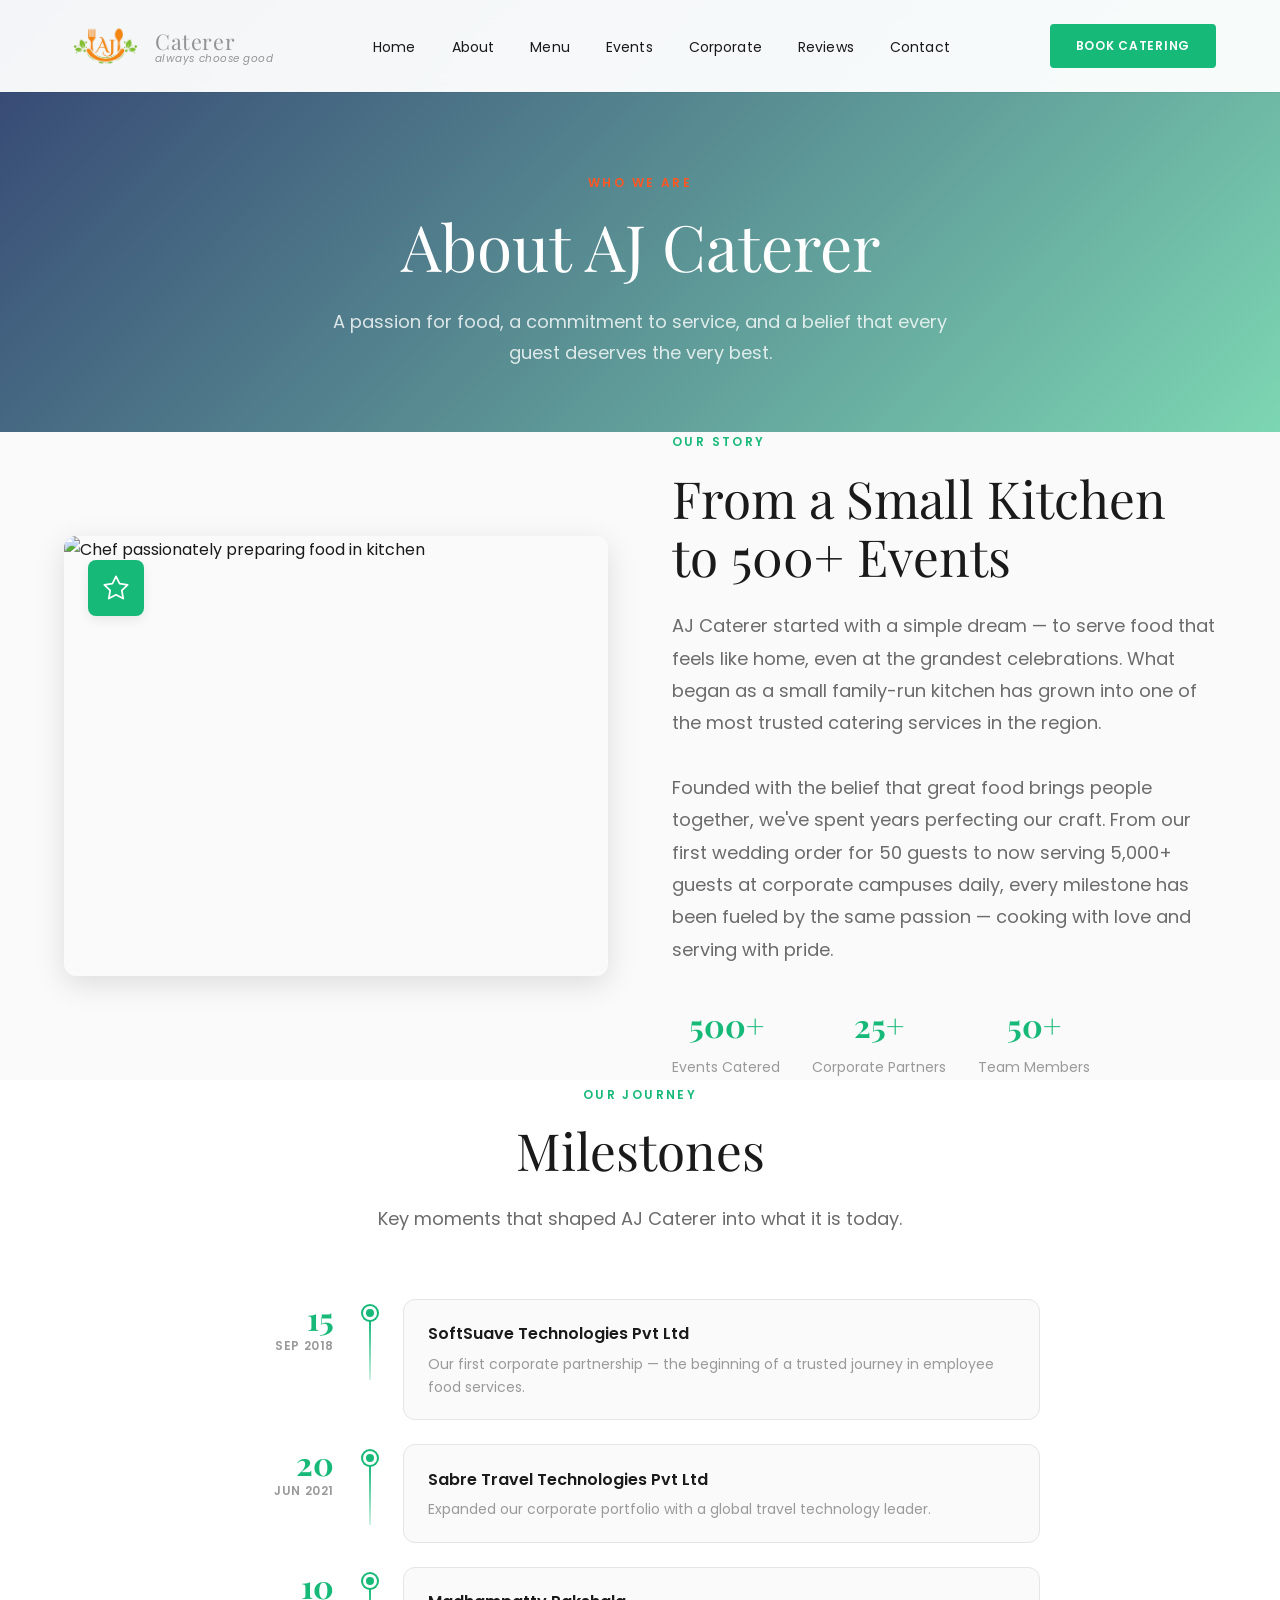
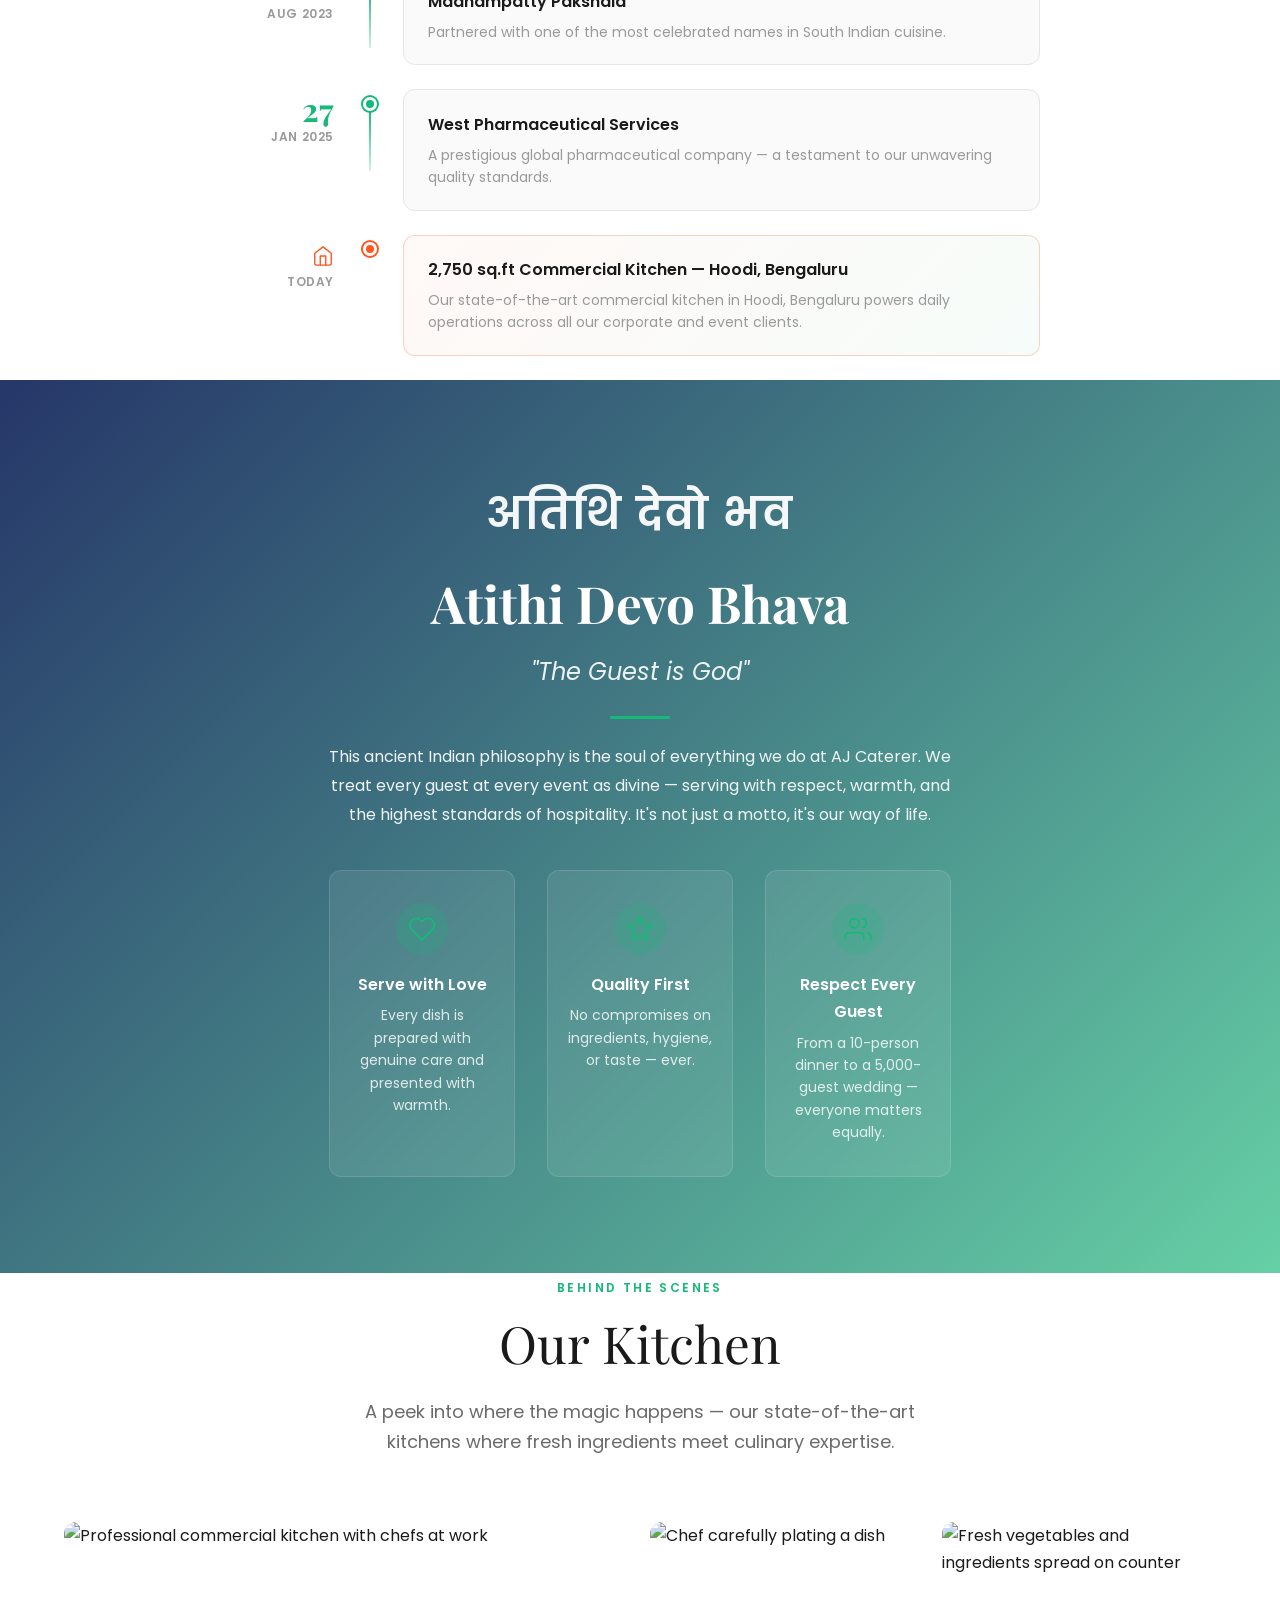
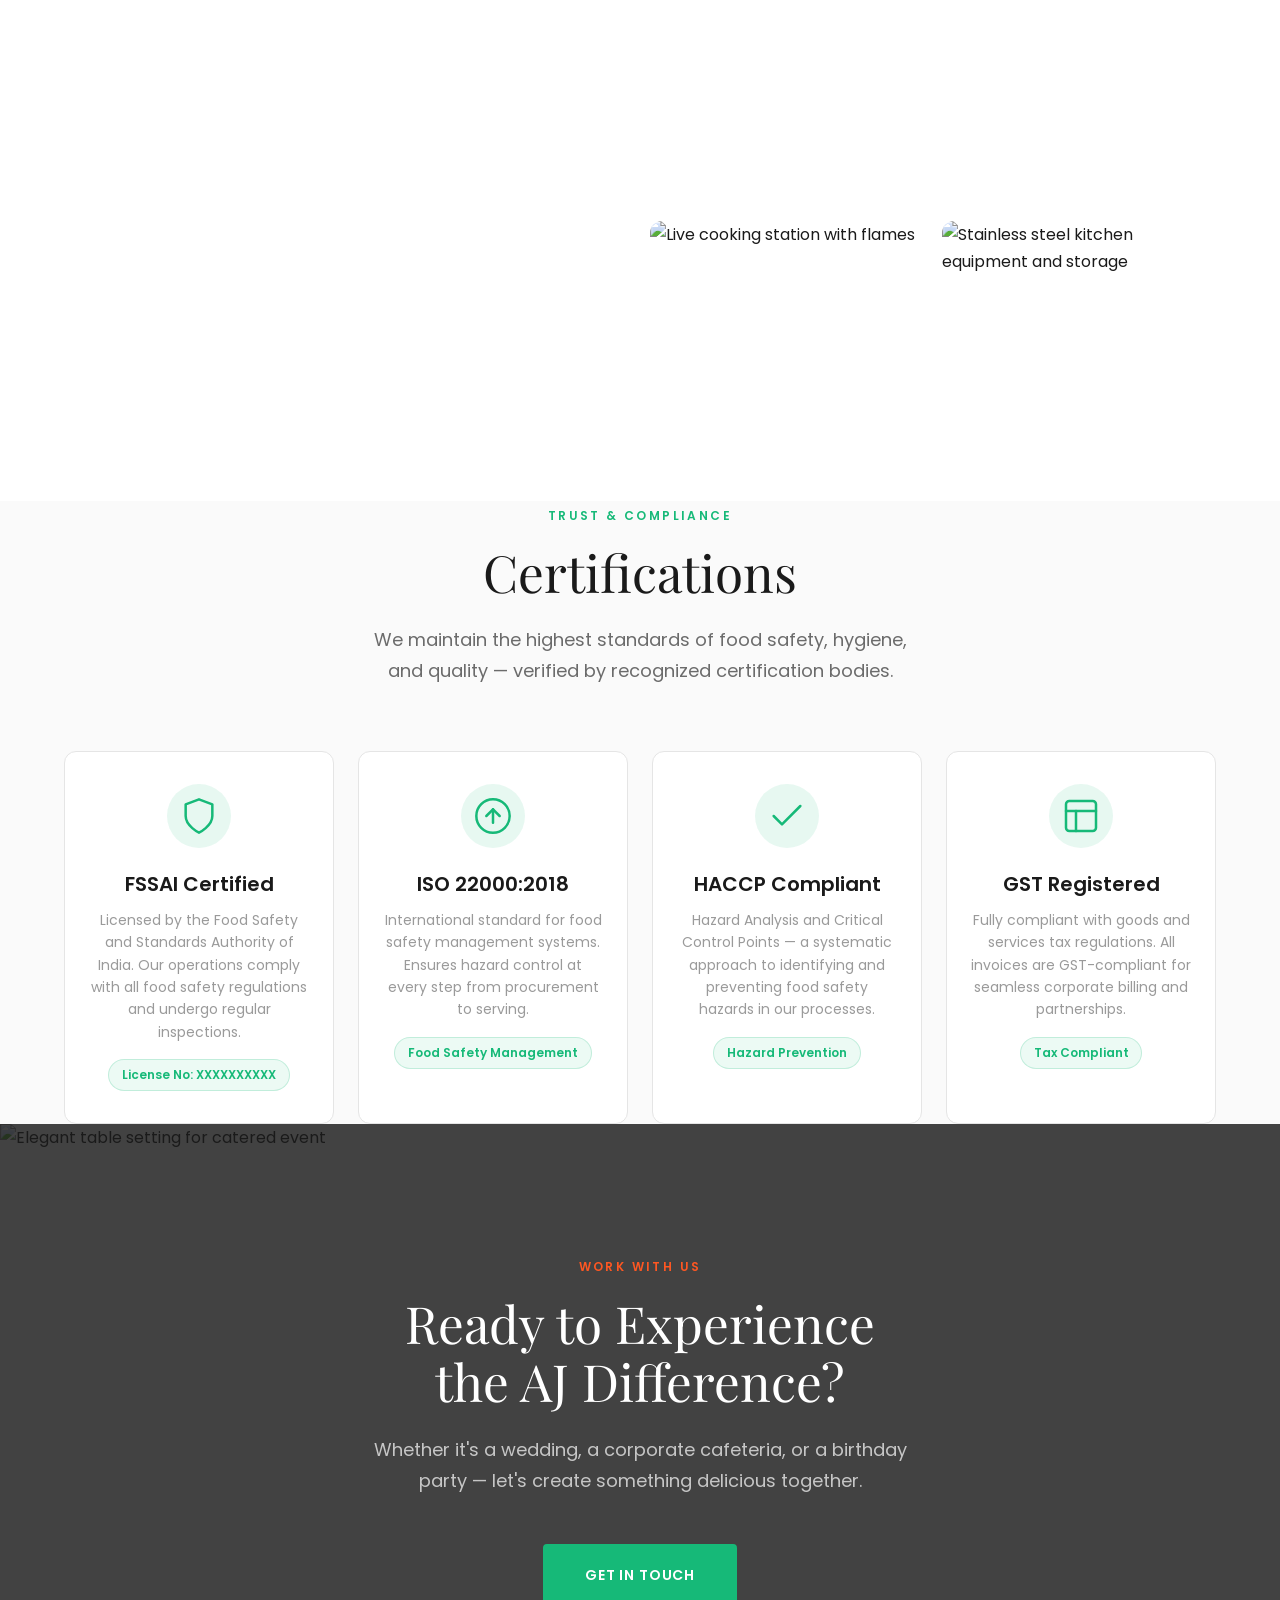
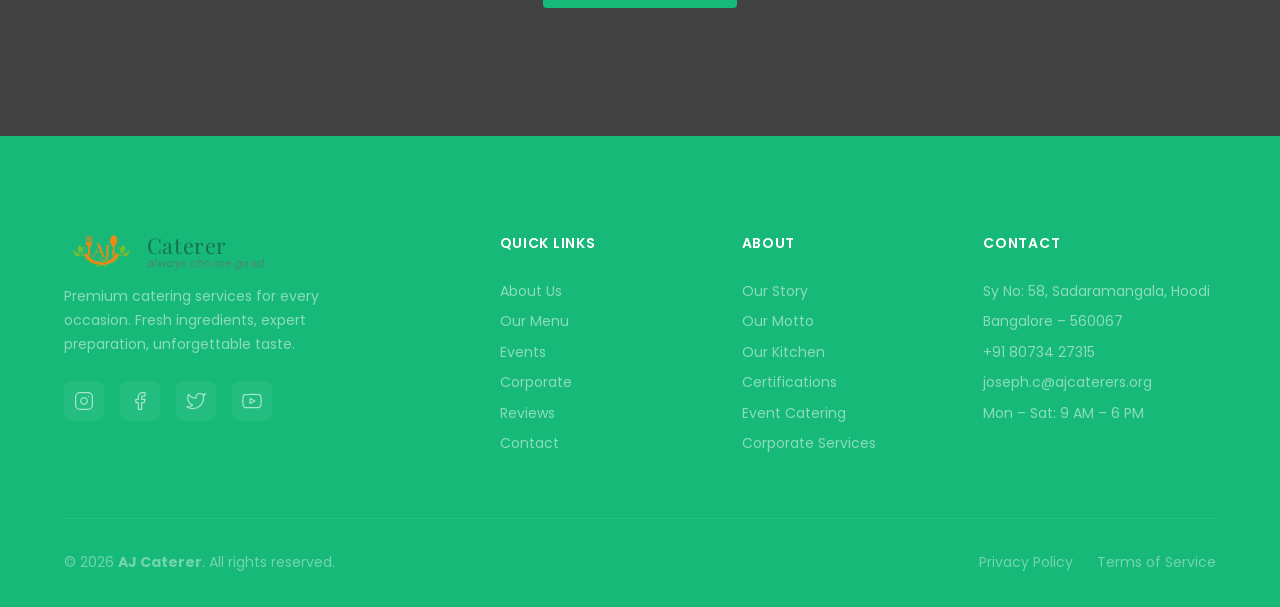
==== commit 7441e736: "updated address details | updated whats app integration" ====
--- a/about.html
+++ b/about.html
@@ -466,10 +466,10 @@
         <div class="footer-links">
           <h4>Contact</h4>
           <ul>
-            <li>123 Culinary Lane</li>
-            <li>Food District, City 12345</li>
-            <li><a href="tel:+15551234567">+1 (555) 123-4567</a></li>
-            <li><a href="mailto:hello@ajkitchen.com">hello@ajkitchen.com</a></li>
+            <li>Sy No: 58, Sadaramangala, Hoodi</li>
+            <li>Bangalore – 560067</li>
+            <li><a href="tel:+918073427315">+91 80734 27315</a></li>
+            <li><a href="mailto:joseph.c@ajcaterers.org">joseph.c@ajcaterers.org</a></li>
             <li>Mon – Sat: 9 AM – 6 PM</li>
           </ul>
         </div>
--- a/css/style.css
+++ b/css/style.css
@@ -1213,6 +1213,76 @@
   box-shadow: var(--shadow-sm);
 }
 
+/* WhatsApp CTA */
+.contact-whatsapp-cta {
+  background: var(--color-surface);
+  padding: var(--space-2xl);
+  border-radius: var(--radius-lg);
+  border: 1px solid var(--color-border-light);
+  box-shadow: var(--shadow-sm);
+  display: flex;
+  flex-direction: column;
+  align-items: center;
+  justify-content: center;
+  text-align: center;
+  gap: 1rem;
+}
+
+.whatsapp-cta-icon {
+  width: 80px;
+  height: 80px;
+  display: flex;
+  align-items: center;
+  justify-content: center;
+  background: rgba(37, 211, 102, 0.1);
+  color: #25D366;
+  border-radius: 50%;
+}
+
+.contact-whatsapp-cta h3 {
+  font-size: var(--text-xl);
+  font-weight: 700;
+  color: var(--color-heading);
+}
+
+.contact-whatsapp-cta p {
+  font-size: var(--text-base);
+  color: var(--color-text-muted);
+  max-width: 380px;
+  line-height: 1.7;
+}
+
+.btn-whatsapp {
+  display: inline-flex;
+  align-items: center;
+  gap: 0.6rem;
+  background: #25D366;
+  color: #fff;
+  border: none;
+  font-weight: 600;
+  padding: 0.9rem 2rem;
+  border-radius: var(--radius-full);
+  font-size: var(--text-base);
+  transition: background 0.3s ease, transform 0.3s ease, box-shadow 0.3s ease;
+  box-shadow: 0 4px 14px rgba(37, 211, 102, 0.35);
+}
+
+.btn-whatsapp:hover {
+  background: #1ebe5b;
+  transform: translateY(-2px);
+  box-shadow: 0 6px 20px rgba(37, 211, 102, 0.45);
+  color: #fff;
+}
+
+.whatsapp-cta-note {
+  display: flex;
+  align-items: center;
+  gap: 0.4rem;
+  font-size: var(--text-xs);
+  color: var(--color-text-muted);
+  margin-top: 0.5rem;
+}
+
 .contact-form {
   display: flex;
   flex-direction: column;
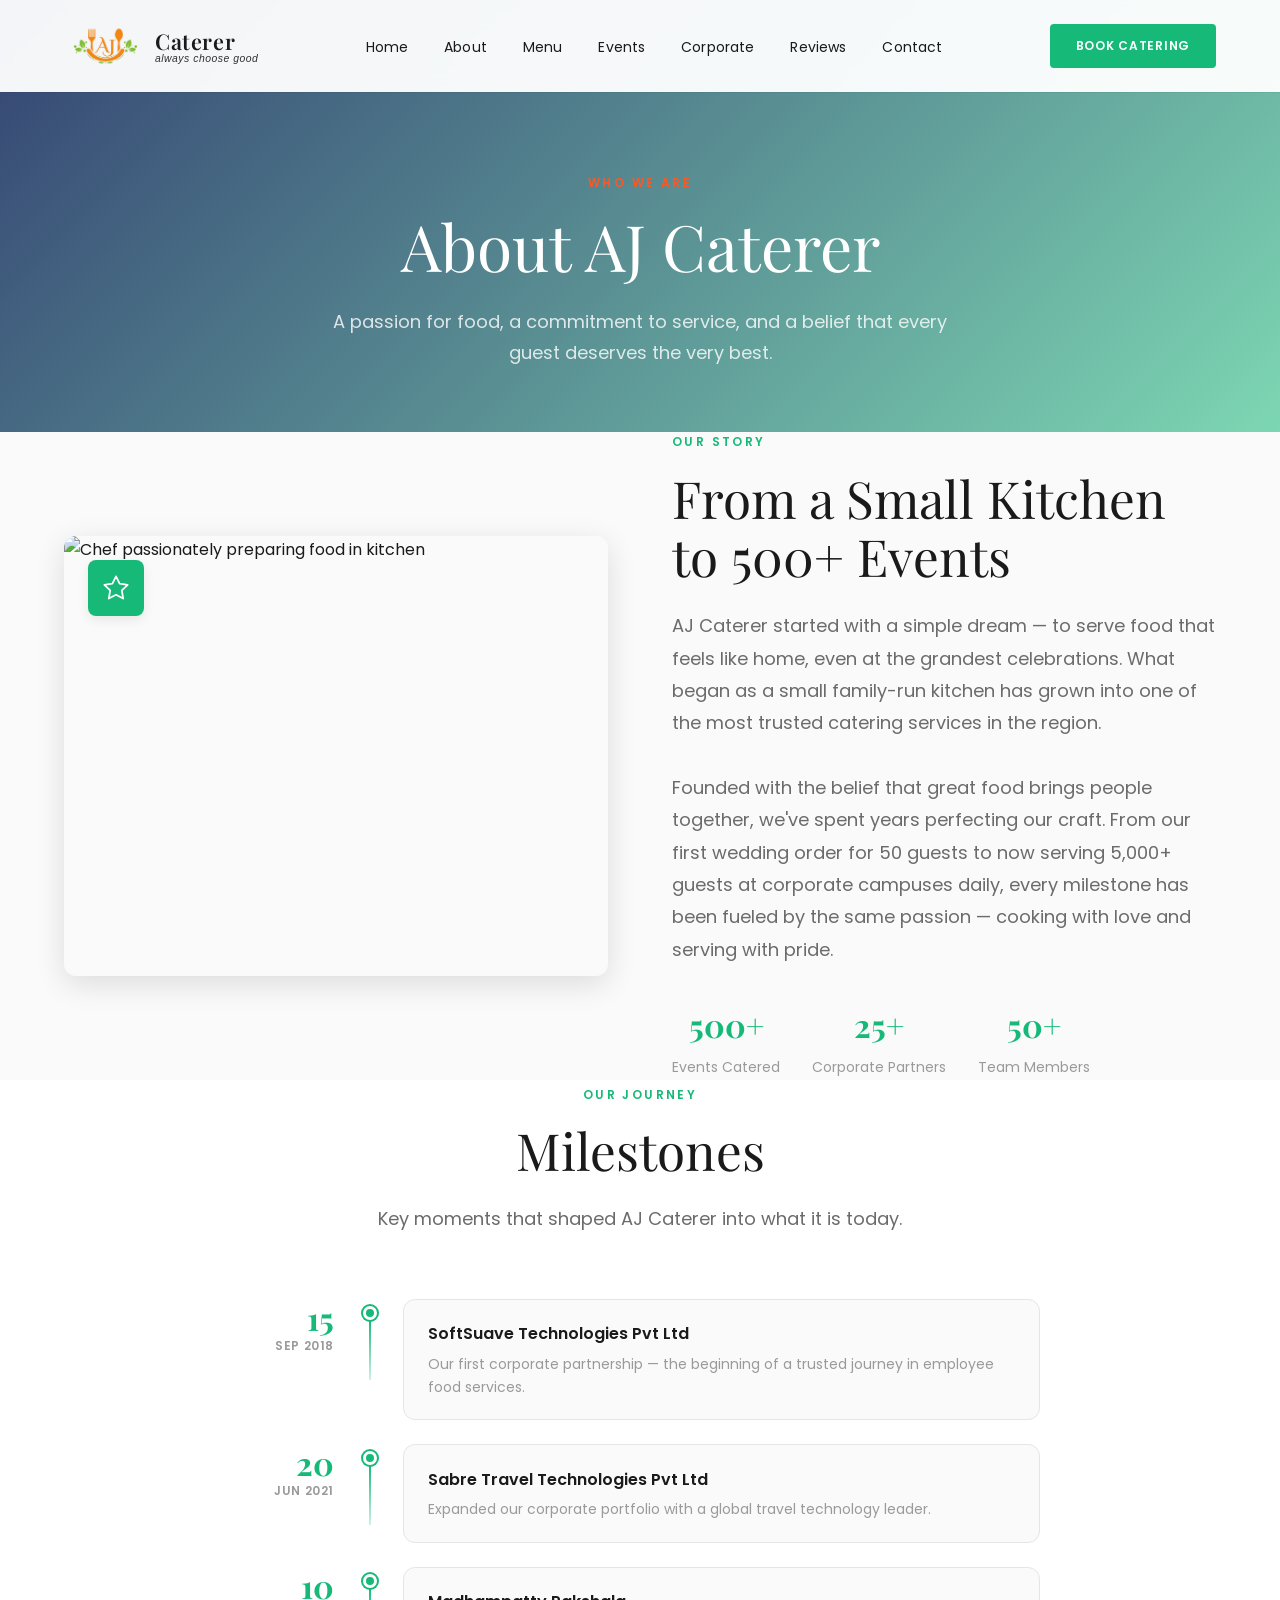
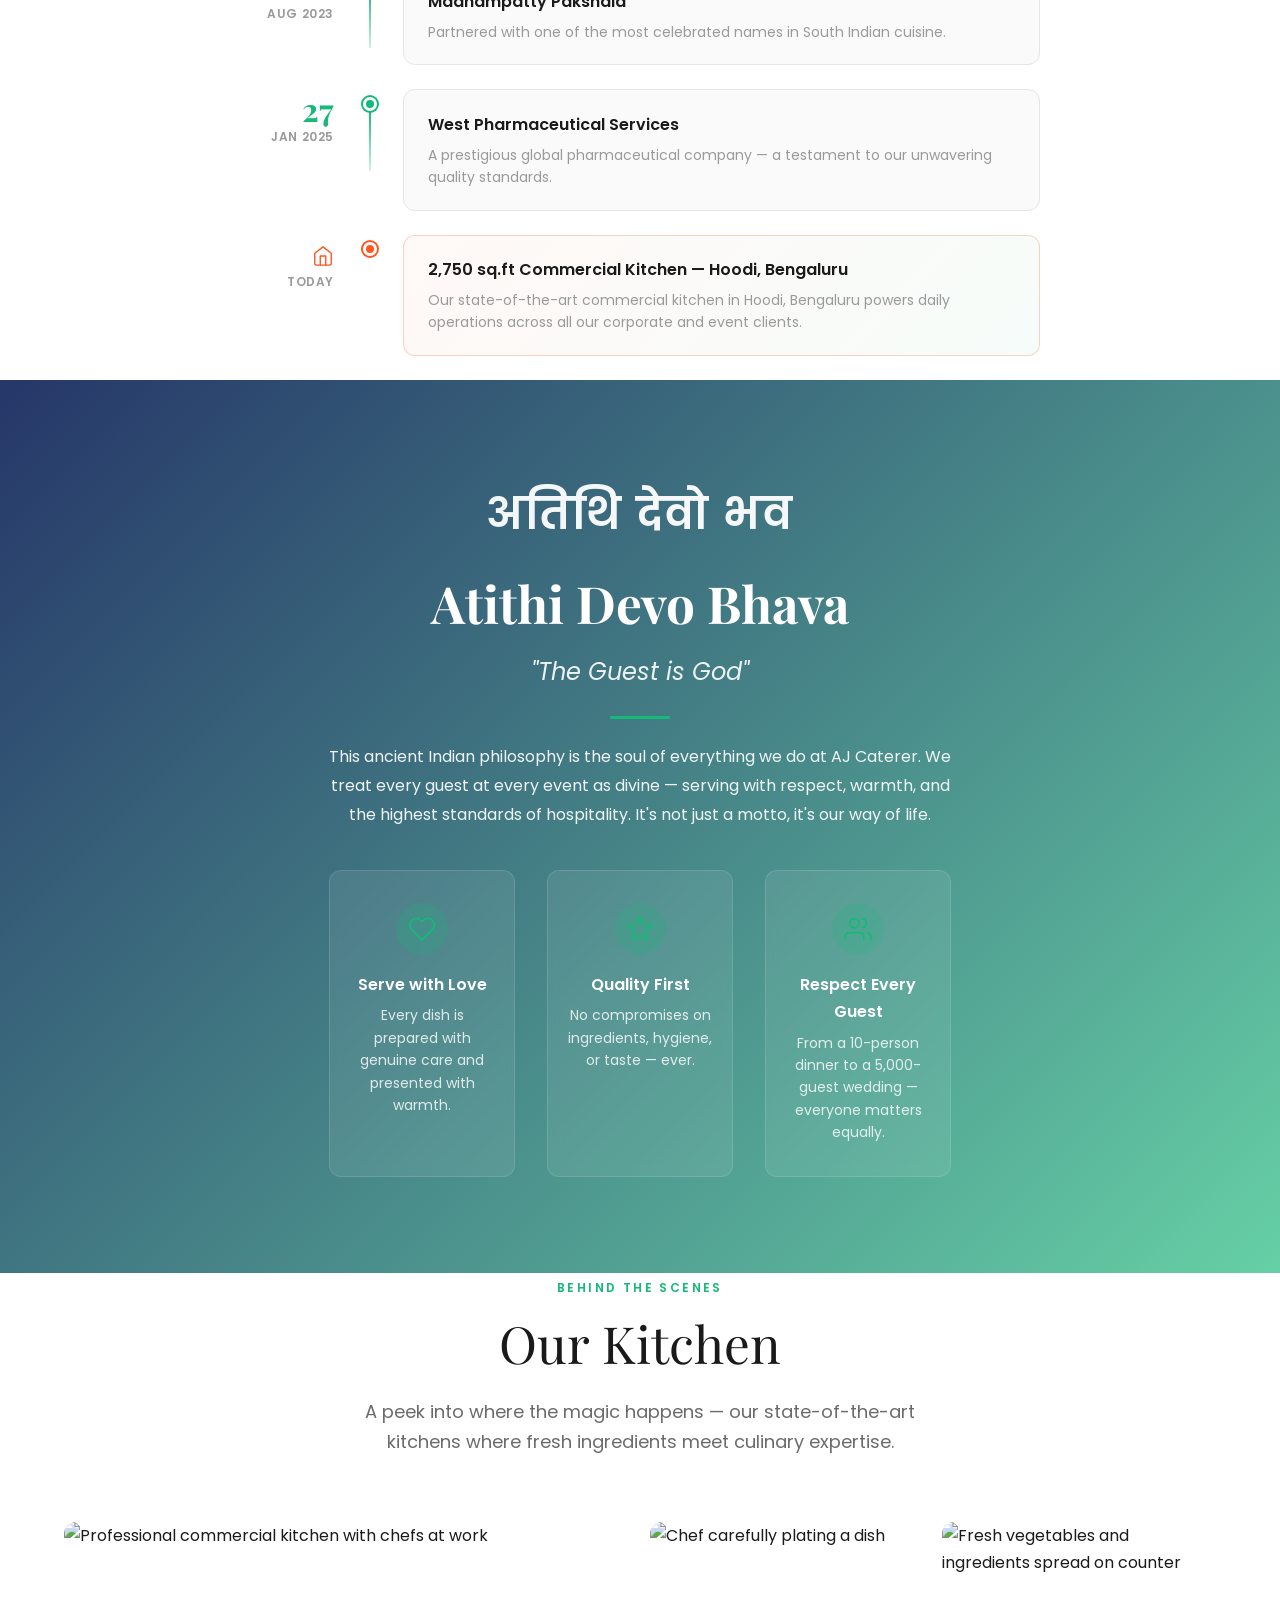
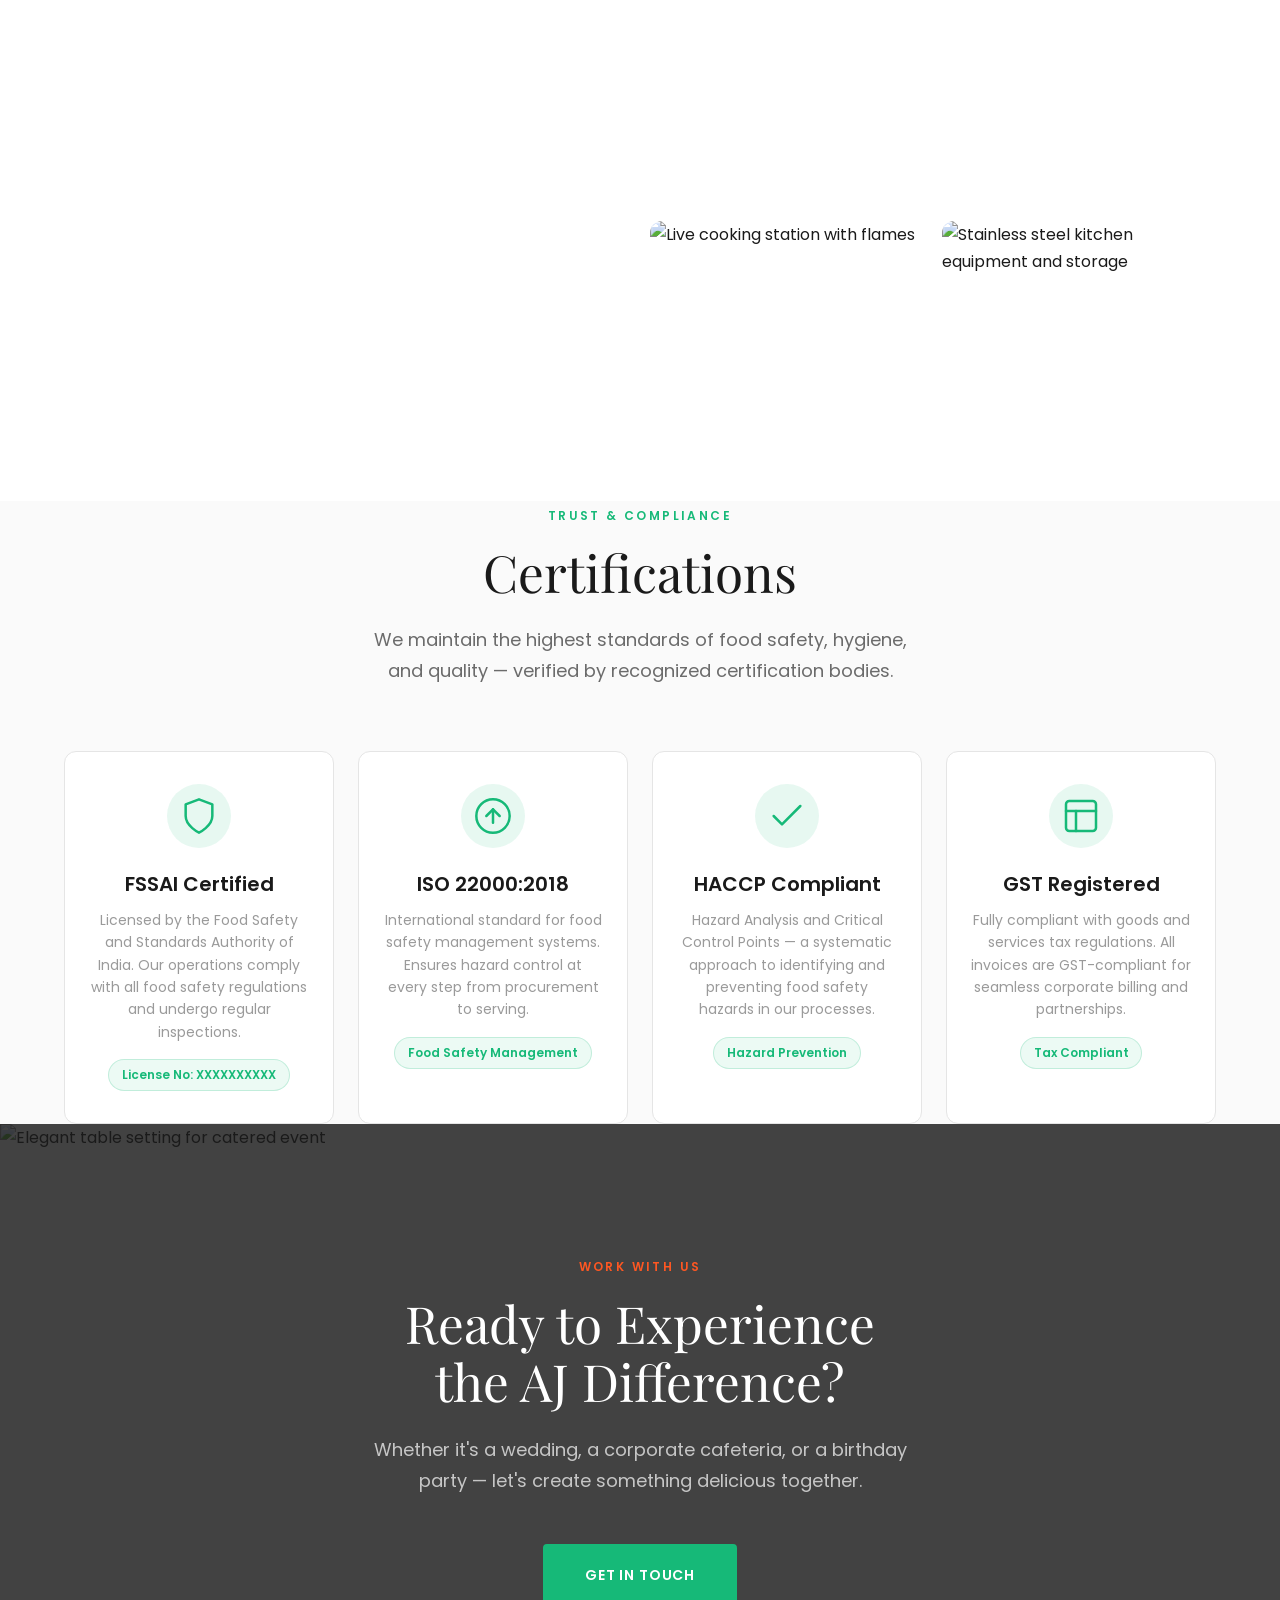
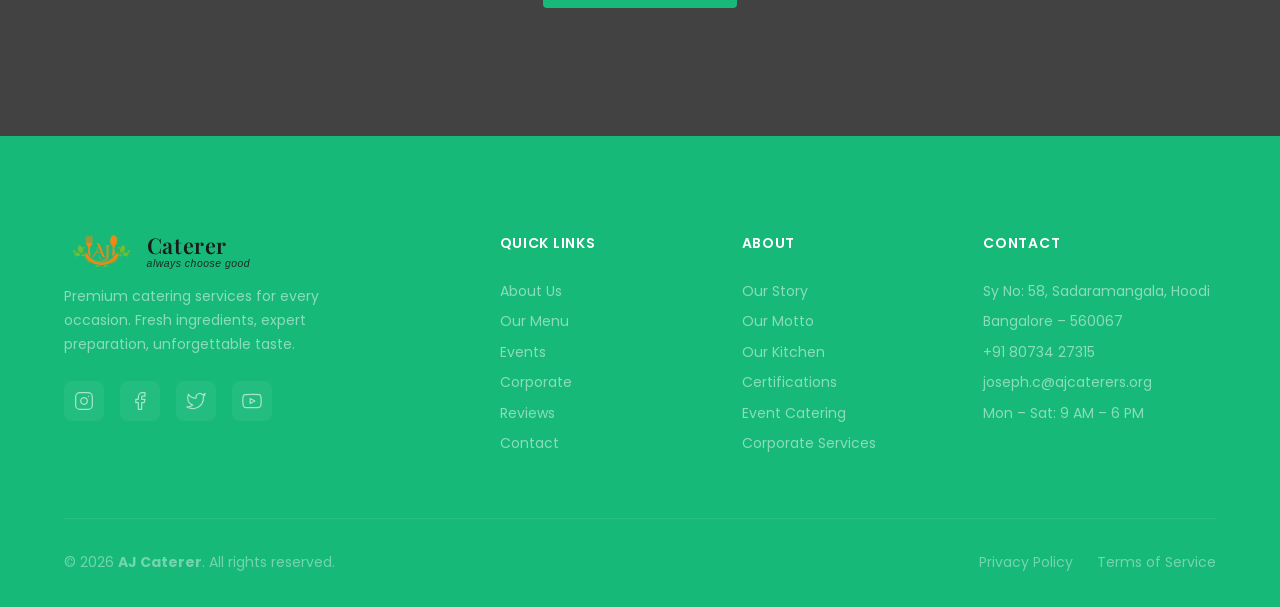
==== commit 1e4b378a: "Created constants instead of hard coding address/ph/email | updated email id to gmail" ====
--- a/about.html
+++ b/about.html
@@ -26,7 +26,7 @@
         <img src="files/images/logo/aj_catering_logo-preview.png" alt="AJ Caterer Logo" class="logo-image">
         <div class="logo-content">
           <span class="logo-text"><span class="logo-accent">Caterer</span></span>
-          <span class="logo-tagline">Always choose good</span>
+          <span class="logo-tagline"></span>
         </div>
       </a>
 
@@ -408,7 +408,7 @@
             <img src="files/images/logo/aj_catering_logo-preview.png" alt="AJ Caterer Logo" class="footer-logo-image">
             <div class="logo-content">
               <span class="logo-text"><span class="logo-accent">Caterer</span></span>
-              <span class="logo-tagline">Always choose good</span>
+              <span class="logo-tagline"></span>
             </div>
           </a>
           <p class="footer-tagline">Premium catering services for every occasion. Fresh ingredients, expert preparation, unforgettable taste.</p>
@@ -466,17 +466,17 @@
         <div class="footer-links">
           <h4>Contact</h4>
           <ul>
-            <li>Sy No: 58, Sadaramangala, Hoodi</li>
-            <li>Bangalore – 560067</li>
-            <li><a href="tel:+918073427315">+91 80734 27315</a></li>
-            <li><a href="mailto:joseph.c@ajcaterers.org">joseph.c@ajcaterers.org</a></li>
-            <li>Mon – Sat: 9 AM – 6 PM</li>
+            <li data-contact="address-line1"></li>
+            <li data-contact="address-line2"></li>
+            <li><a data-contact="phone-primary" href=""></a></li>
+            <li><a data-contact="email-corporate" href=""></a></li>
+            <li data-contact="hours"></li>
           </ul>
         </div>
       </div>
 
       <div class="footer-bottom">
-        <p>&copy; 2026 <strong>AJ Caterer</strong>. All rights reserved.</p>
+        <p>&copy; <span data-contact="copyright-year"></span> <strong data-contact="brand-name"></strong>. All rights reserved.</p>
         <div class="footer-legal">
           <a href="#">Privacy Policy</a>
           <a href="#">Terms of Service</a>
--- a/css/style.css
+++ b/css/style.css
@@ -319,8 +319,8 @@
 }
 
 .logo-accent {
-  font-weight: 300;
-  opacity: 0.45;
+  font-weight: 600;
+  opacity: 1;
   font-size: 0.9em;
   letter-spacing: 0.03em;
 }
@@ -328,12 +328,12 @@
 .logo-tagline {
   font-family: var(--font-body);
   font-size: 0.65rem;
-  font-weight: 400;
-  color: var(--color-text-secondary);
+  font-weight: 500;
+  color: var(--color-text);
   letter-spacing: 0.05em;
   text-transform: lowercase;
   font-style: italic;
-  opacity: 0.7;
+  opacity: 0.9;
   transition: color var(--duration-base) var(--ease-out);
   line-height: 1;
 }
@@ -471,6 +471,43 @@
   line-height: 1.15;
   color: var(--color-primary);
   margin-bottom: var(--space-lg);
+}
+
+.hero-rotating-wrapper {
+  display: inline-block;
+  position: relative;
+  overflow: hidden;
+  vertical-align: bottom;
+  height: 1.18em;
+}
+
+.hero-rotating-text {
+  display: inline-block;
+  position: relative;
+  color: var(--color-secondary);
+  animation: heroRotateIn 0.5s ease forwards;
+}
+
+@keyframes heroRotateIn {
+  0% {
+    opacity: 0;
+    transform: translateY(100%);
+  }
+  100% {
+    opacity: 1;
+    transform: translateY(0);
+  }
+}
+
+@keyframes heroRotateOut {
+  0% {
+    opacity: 1;
+    transform: translateY(0);
+  }
+  100% {
+    opacity: 0;
+    transform: translateY(-100%);
+  }
 }
 
 .hero-text .hero-subtitle {
